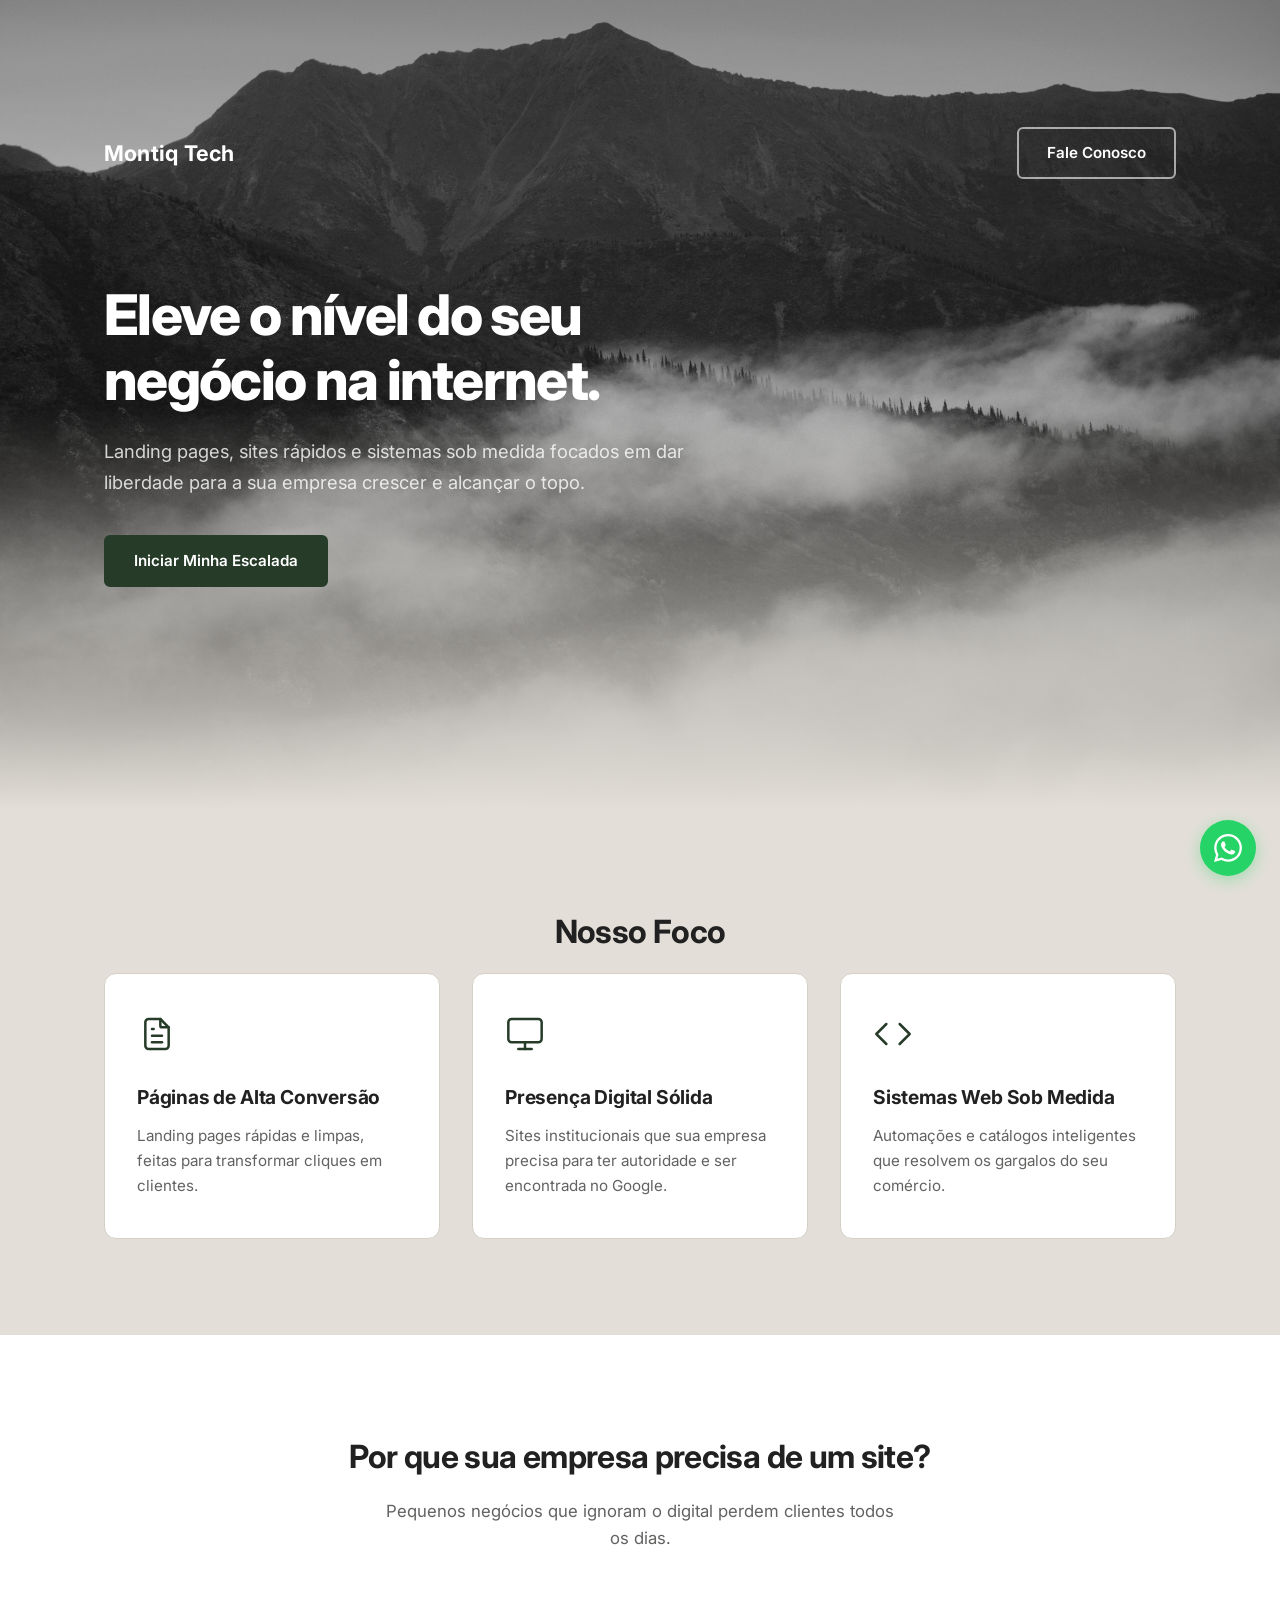
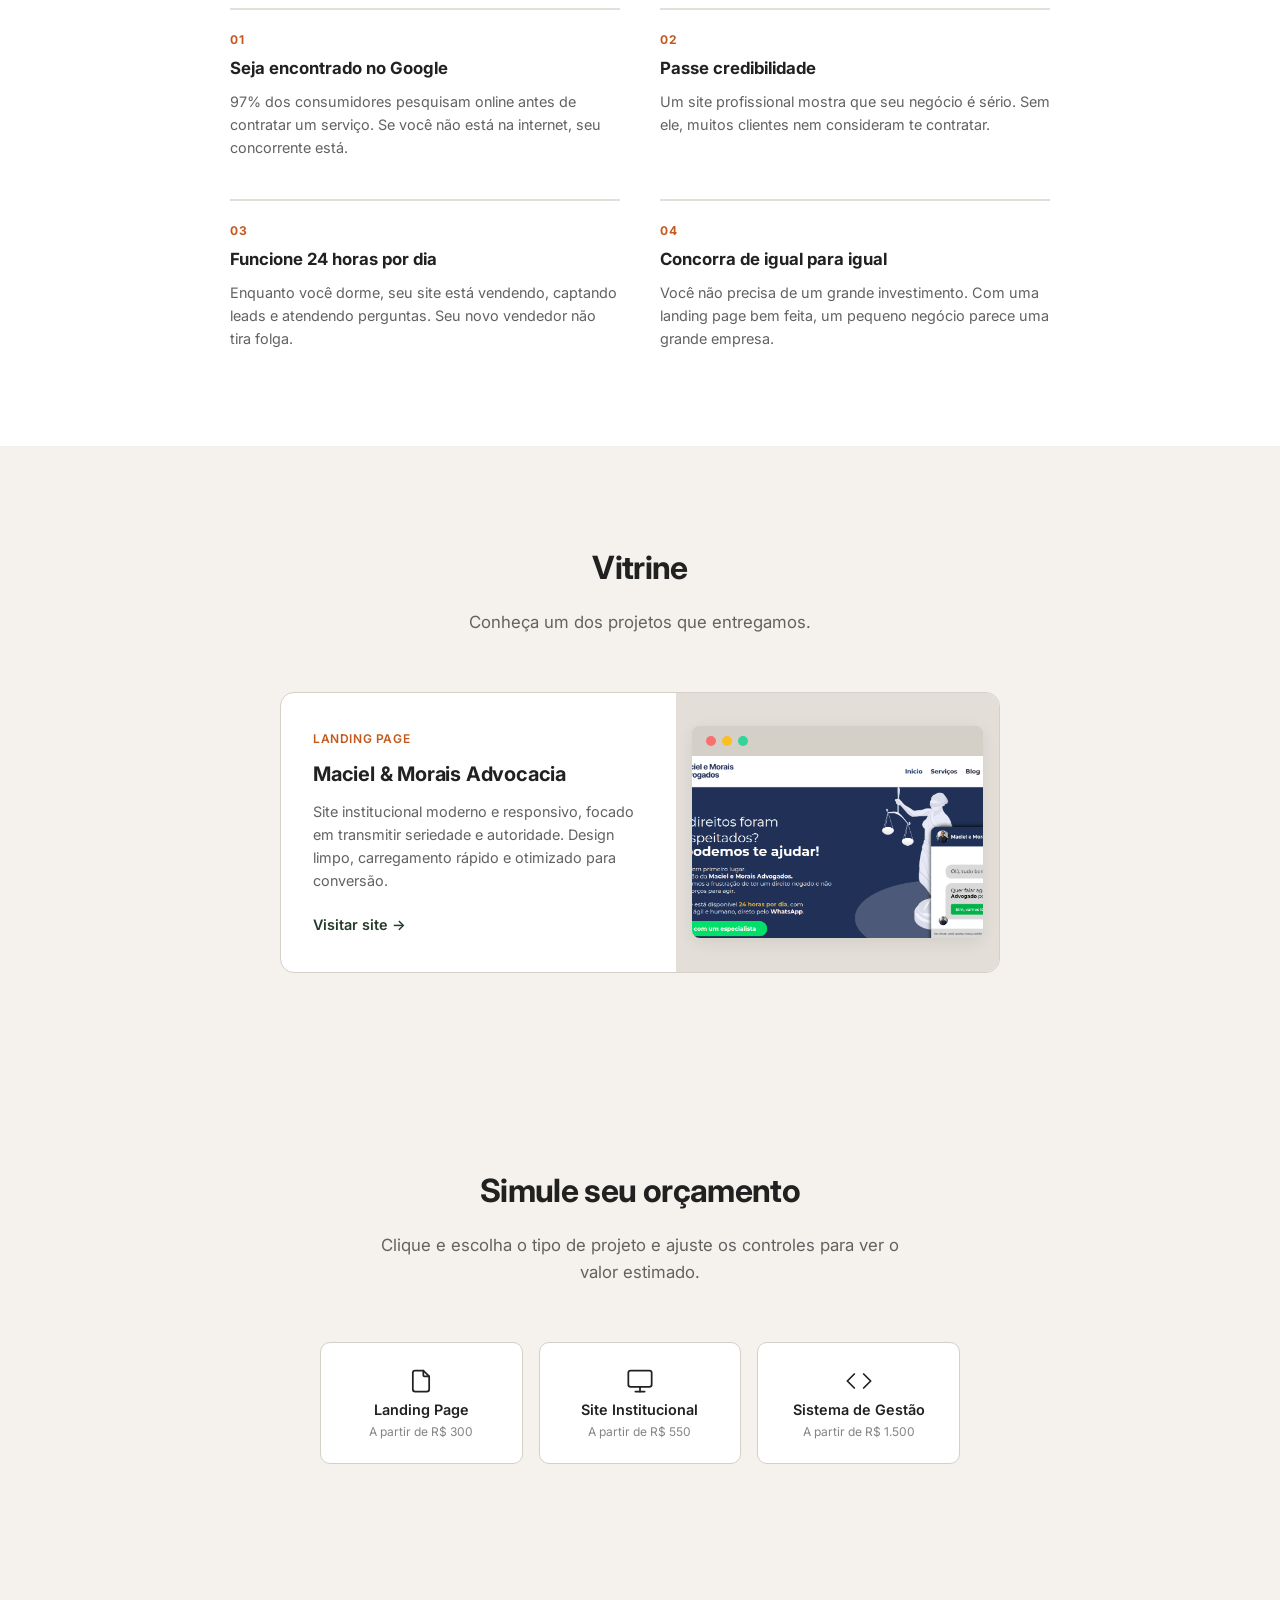
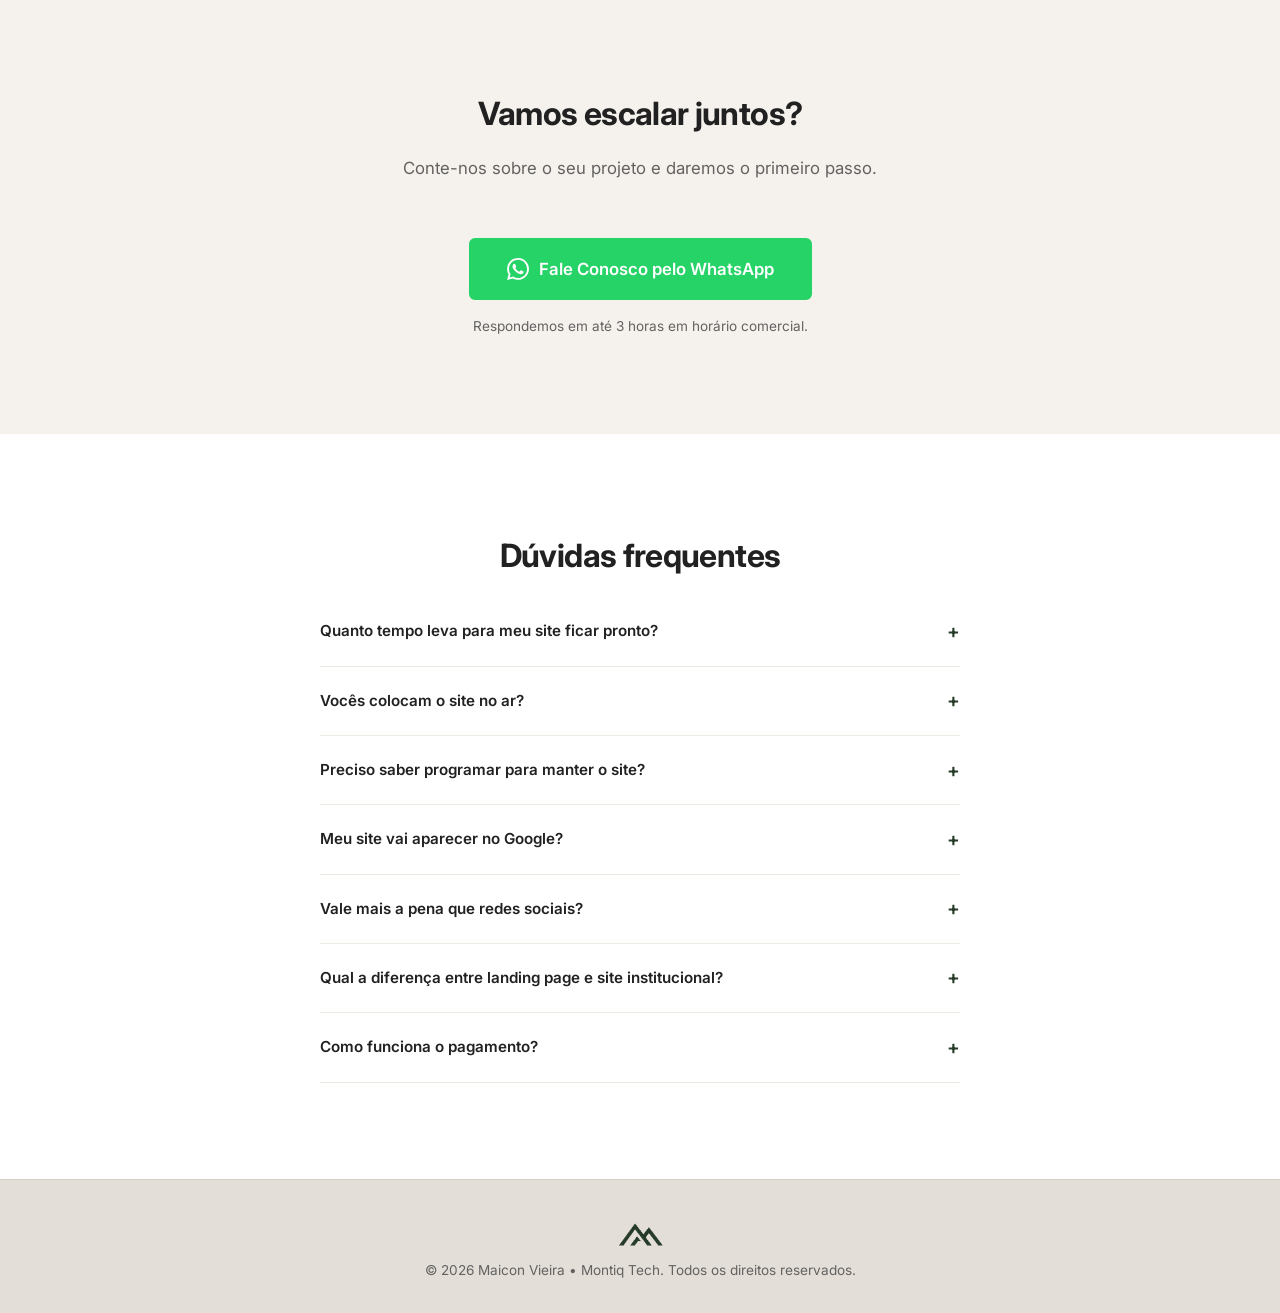
==== index.html @ 816bef31 "google ads" ====
<!DOCTYPE html>
<html lang="pt-BR">
<head>
  <meta charset="UTF-8" />
  <meta name="viewport" content="width=device-width, initial-scale=1.0" />
  <title>Montiq Tech — Sites e Sistemas Sob Medida</title>
  <meta name="description" content="Criamos landing pages minimalistas, sites rápidos e sistemas sob medida para sua empresa crescer." />
  <meta property="og:title" content="Montiq Tech — Sites e Sistemas Sob Medida" />
  <meta property="og:description" content="Landing pages, sites rápidos e sistemas sob medida para sua empresa crescer. Simule seu orçamento agora." />
  <meta property="og:url" content="https://montiq.tech" />
  <meta property="og:type" content="website" />
  <meta property="og:image" content="https://montiq.tech/src/media/og-image.png" />
  <meta property="og:image:width" content="1200" />
  <meta property="og:image:height" content="630" />
  <meta name="twitter:card" content="summary_large_image" />
  <link rel="preconnect" href="https://fonts.googleapis.com" />
  <link rel="shortcut icon" href="src/media/icon.ico" type="image/x-icon">
  <link rel="preconnect" href="https://fonts.gstatic.com" crossorigin />
  <link href="https://fonts.googleapis.com/css2?family=Inter:wght@400;500;600;700;800&display=swap" rel="stylesheet" />
  <link rel="stylesheet" href="styles.css" />
  <!-- Google tag (gtag.js) -->
  <script async src="https://www.googletagmanager.com/gtag/js?id=G-8P91CJ4GYY"></script>
  <script>
    window.dataLayer = window.dataLayer || [];
    function gtag(){dataLayer.push(arguments);}
    gtag('js', new Date());
    gtag('config', 'G-8P91CJ4GYY');
  </script>
  <script defer>
    const observer = new IntersectionObserver(entries => {
      entries.forEach(e => { if (e.isIntersecting) e.target.classList.add('visible') })
    }, { threshold: 0.15 })
    document.addEventListener('DOMContentLoaded', () => {
      document.querySelectorAll('.fade-up').forEach(el => observer.observe(el))
    })
  </script>
</head>
<body>

  <!-- WHATSAPP FLOATING -->
  <a href="https://wa.me/5543996045936?text=Ol%C3%A1!%20Gostaria%20de%20saber%20mais%20sobre%20os%20servi%C3%A7os%20da%20Montiq%20Tech." target="_blank" class="whatsapp-float" aria-label="Fale conosco pelo WhatsApp">
    <svg width="28" height="28" viewBox="0 0 24 24" fill="#fff"><path d="M17.472 14.382c-.297-.149-1.758-.867-2.03-.967-.273-.099-.471-.148-.67.15-.197.297-.767.966-.94 1.164-.173.199-.347.223-.644.075-.297-.15-1.255-.463-2.39-1.475-.883-.788-1.48-1.761-1.653-2.059-.173-.297-.018-.458.13-.606.134-.133.298-.347.446-.52.149-.174.198-.298.298-.497.099-.198.05-.371-.025-.52-.075-.149-.669-1.612-.916-2.207-.242-.579-.487-.5-.669-.51-.173-.008-.371-.01-.57-.01-.198 0-.52.074-.792.372-.272.297-1.04 1.016-1.04 2.479 0 1.462 1.065 2.875 1.213 3.074.149.198 2.096 3.2 5.077 4.487.709.306 1.262.489 1.694.625.712.227 1.36.195 1.871.118.571-.085 1.758-.719 2.006-1.413.248-.694.248-1.289.173-1.413-.074-.124-.272-.198-.57-.347m-5.421 7.403h-.004a9.87 9.87 0 01-5.031-1.378l-.361-.214-3.741.982.998-3.648-.235-.374a9.86 9.86 0 01-1.51-5.26c.001-5.45 4.436-9.884 9.888-9.884 2.64 0 5.122 1.03 6.988 2.898a9.825 9.825 0 012.893 6.994c-.003 5.45-4.437 9.884-9.885 9.884m8.413-18.297A11.815 11.815 0 0012.05 0C5.495 0 .16 5.335.157 11.892c0 2.096.547 4.142 1.588 5.945L.057 24l6.305-1.654a11.882 11.882 0 005.683 1.448h.005c6.554 0 11.89-5.335 11.893-11.893a11.821 11.821 0 00-3.48-8.413z"/></svg>
  </a>

  <!-- HERO -->
  <section class="hero">
    <div class="hero-bg"></div>
    <div class="hero-overlay"></div>
    <div class="container hero-content">
      <nav class="navbar">
        <span class="logo">Montiq Tech</span>
        <a href="#contato" class="btn btn-outline">Fale Conosco</a>
      </nav>
      <div class="hero-text">
        <h1>Eleve o nível do seu<br />negócio na internet.</h1>
        <p>Landing pages, sites rápidos e sistemas sob medida focados em dar liberdade para a sua empresa crescer e alcançar o topo.</p>
        <a href="#contato" class="btn btn-primary">Iniciar Minha Escalada</a>
      </div>
    </div>
  </section>

  <!-- SERVICOS -->
  <section class="servicos" id="servicos">
    <div class="container">
      <h2 class="section-title fade-up">Nosso Foco</h2>
      <div class="cards">
        <div class="card fade-up">
          <div class="card-icon">
            <svg width="40" height="40" viewBox="0 0 24 24" fill="none" stroke="currentColor" stroke-width="1.5" stroke-linecap="round" stroke-linejoin="round">
              <path d="M14 3v4a1 1 0 0 0 1 1h4"/>
              <path d="M17 21H7a2 2 0 0 1-2-2V5a2 2 0 0 1 2-2h7l5 5v11a2 2 0 0 1-2 2z"/>
              <path d="M9 9h1"/>
              <path d="M9 13h6"/>
              <path d="M9 17h6"/>
            </svg>
          </div>
          <h3>Páginas de Alta Conversão</h3>
          <p>Landing pages rápidas e limpas, feitas para transformar cliques em clientes.</p>
        </div>
        <div class="card fade-up">
          <div class="card-icon">
            <svg width="40" height="40" viewBox="0 0 24 24" fill="none" stroke="currentColor" stroke-width="1.5" stroke-linecap="round" stroke-linejoin="round">
              <rect x="2" y="3" width="20" height="14" rx="2" ry="2"/>
              <line x1="8" y1="21" x2="16" y2="21"/>
              <line x1="12" y1="17" x2="12" y2="21"/>
            </svg>
          </div>
          <h3>Presença Digital Sólida</h3>
          <p>Sites institucionais que sua empresa precisa para ter autoridade e ser encontrada no Google.</p>
        </div>
        <div class="card fade-up">
          <div class="card-icon">
            <svg width="40" height="40" viewBox="0 0 24 24" fill="none" stroke="currentColor" stroke-width="1.5" stroke-linecap="round" stroke-linejoin="round">
              <polyline points="16 18 22 12 16 6"/>
              <polyline points="8 6 2 12 8 18"/>
            </svg>
          </div>
          <h3>Sistemas Web Sob Medida</h3>
          <p>Automações e catálogos inteligentes que resolvem os gargalos do seu comércio.</p>
        </div>
      </div>
    </div>
  </section>

  <!-- POR QUE TER UM SITE -->
  <section class="porque">
    <div class="container">
      <h2 class="section-title fade-up">Por que sua empresa precisa de um site?</h2>
      <p class="section-sub fade-up">Pequenos negócios que ignoram o digital perdem clientes todos os dias.</p>
      <div class="porque-grid">
        <div class="porque-item fade-up">
          <span class="porque-num">01</span>
          <h3>Seja encontrado no Google</h3>
          <p>97% dos consumidores pesquisam online antes de contratar um serviço. Se você não está na internet, seu concorrente está.</p>
        </div>
        <div class="porque-item fade-up">
          <span class="porque-num">02</span>
          <h3>Passe credibilidade</h3>
          <p>Um site profissional mostra que seu negócio é sério. Sem ele, muitos clientes nem consideram te contratar.</p>
        </div>
        <div class="porque-item fade-up">
          <span class="porque-num">03</span>
          <h3>Funcione 24 horas por dia</h3>
          <p>Enquanto você dorme, seu site está vendendo, captando leads e atendendo perguntas. Seu novo vendedor não tira folga.</p>
        </div>
        <div class="porque-item fade-up">
          <span class="porque-num">04</span>
          <h3>Concorra de igual para igual</h3>
          <p>Você não precisa de um grande investimento. Com uma landing page bem feita, um pequeno negócio parece uma grande empresa.</p>
        </div>
      </div>
    </div>
  </section>

  <!-- PORTFOLIO -->
  <section class="portfolio" id="portfolio">
    <div class="container">
      <h2 class="section-title fade-up">Vitrine</h2>
      <p class="section-sub fade-up">Conheça um dos projetos que entregamos.</p>
      <div class="portfolio-single fade-up">
        <div class="portfolio-featured">
          <div class="pf-content">
            <span class="pf-tag">Landing Page</span>
            <h3>Maciel & Morais Advocacia</h3>
            <p>Site institucional moderno e responsivo, focado em transmitir seriedade e autoridade. Design limpo, carregamento rápido e otimizado para conversão.</p>
            <a href="https://macielemoraisadvogados.com.br/" class="pf-link" target="_blank">Visitar site →</a>
          </div>
          <div class="pf-image">
            <div class="browser-mockup">
              <div class="browser-bar">
                <span class="browser-dot"></span>
                <span class="browser-dot"></span>
                <span class="browser-dot"></span>
              </div>
              <div class="browser-content" style="background-image: url('src/media/macielmorais.png');"></div>
            </div>
          </div>
        </div>
      </div>
    </div>
  </section>

  <!-- SIMULADOR -->
  <section class="simulador" id="simulador">
    <div class="container">
      <h2 class="section-title fade-up">Simule seu orçamento</h2>
      <p class="section-sub fade-up">Clique e escolha o tipo de projeto e ajuste os controles para ver o valor estimado.</p>

      <div class="sim-tipos fade-up">
        <button class="sim-btn" data-tipo="landing">
          <svg width="28" height="28" viewBox="0 0 24 24" fill="none" stroke="currentColor" stroke-width="1.5" stroke-linecap="round" stroke-linejoin="round"><path d="M14 3v4a1 1 0 0 0 1 1h4"/><path d="M17 21H7a2 2 0 0 1-2-2V5a2 2 0 0 1 2-2h7l5 5v11a2 2 0 0 1-2 2z"/></svg>
          <span>Landing Page</span>
          <small>A partir de R$ 300</small>
        </button>
        <button class="sim-btn" data-tipo="institucional">
          <svg width="28" height="28" viewBox="0 0 24 24" fill="none" stroke="currentColor" stroke-width="1.5" stroke-linecap="round" stroke-linejoin="round"><rect x="2" y="3" width="20" height="14" rx="2" ry="2"/><line x1="8" y1="21" x2="16" y2="21"/><line x1="12" y1="17" x2="12" y2="21"/></svg>
          <span>Site Institucional</span>
          <small>A partir de R$ 550</small>
        </button>
        <button class="sim-btn" data-tipo="sistema">
          <svg width="28" height="28" viewBox="0 0 24 24" fill="none" stroke="currentColor" stroke-width="1.5" stroke-linecap="round" stroke-linejoin="round"><polyline points="16 18 22 12 16 6"/><polyline points="8 6 2 12 8 18"/></svg>
          <span>Sistema de Gestão</span>
          <small>A partir de R$ 1.500</small>
        </button>
      </div>

      <div class="sim-painel fade-up" id="sim-painel" style="display:none">
        <div class="sim-config" id="sim-config"></div>
        <div class="sim-footer">
          <div class="sim-valor" id="sim-valor"></div>
          <a class="btn btn-primary" id="sim-zap" target="_blank">Solicitar Orçamento</a>
        </div>
      </div>
    </div>
  </section>

  <!-- CONTATO -->
  <section class="contato" id="contato">
    <div class="container">
      <h2 class="section-title fade-up">Vamos escalar juntos?</h2>
      <p class="section-sub fade-up">Conte-nos sobre o seu projeto e daremos o primeiro passo.</p>
      <div class="contato-cta fade-up">
        <a href="https://wa.me/5543996045936?text=Ol%C3%A1!%20Gostaria%20de%20saber%20mais%20sobre%20os%20servi%C3%A7os%20da%20Montiq%20Tech." target="_blank" class="btn btn-primary btn-whatsapp">
          <svg width="22" height="22" viewBox="0 0 24 24" fill="currentColor"><path d="M17.472 14.382c-.297-.149-1.758-.867-2.03-.967-.273-.099-.471-.148-.67.15-.197.297-.767.966-.94 1.164-.173.199-.347.223-.644.075-.297-.15-1.255-.463-2.39-1.475-.883-.788-1.48-1.761-1.653-2.059-.173-.297-.018-.458.13-.606.134-.133.298-.347.446-.52.149-.174.198-.298.298-.497.099-.198.05-.371-.025-.52-.075-.149-.669-1.612-.916-2.207-.242-.579-.487-.5-.669-.51-.173-.008-.371-.01-.57-.01-.198 0-.52.074-.792.372-.272.297-1.04 1.016-1.04 2.479 0 1.462 1.065 2.875 1.213 3.074.149.198 2.096 3.2 5.077 4.487.709.306 1.262.489 1.694.625.712.227 1.36.195 1.871.118.571-.085 1.758-.719 2.006-1.413.248-.694.248-1.289.173-1.413-.074-.124-.272-.198-.57-.347m-5.421 7.403h-.004a9.87 9.87 0 01-5.031-1.378l-.361-.214-3.741.982.998-3.648-.235-.374a9.86 9.86 0 01-1.51-5.26c.001-5.45 4.436-9.884 9.888-9.884 2.64 0 5.122 1.03 6.988 2.898a9.825 9.825 0 012.893 6.994c-.003 5.45-4.437 9.884-9.885 9.884m8.413-18.297A11.815 11.815 0 0012.05 0C5.495 0 .16 5.335.157 11.892c0 2.096.547 4.142 1.588 5.945L.057 24l6.305-1.654a11.882 11.882 0 005.683 1.448h.005c6.554 0 11.89-5.335 11.893-11.893a11.821 11.821 0 00-3.48-8.413z"/></svg>
          Fale Conosco pelo WhatsApp
        </a>
        <p class="contato-obs">Respondemos em até 3 horas em horário comercial.</p>
      </div>
    </div>
  </section>

<!-- FAQ -->
  <section class="faq" id="faq">
    <div class="container">
      <h2 class="section-title fade-up">Dúvidas frequentes</h2>
      <div class="faq-lista fade-up">
        <details class="faq-item">
          <summary>Quanto tempo leva para meu site ficar pronto?</summary>
          <p>Landing pages ficam prontas em 5 a 14 dias. Sites institucionais de 1 a 3 semanas. Sistemas web sob medida dependem da complexidade, mas você recebe um cronograma antes de começar.</p>
        </details>
        <details class="faq-item">
          <summary>Vocês colocam o site no ar?</summary>
          <p>Sim! Nós realizamos toda a configuração e publicação do site. O cliente é responsável apenas pelos custos do domínio e da hospedagem, e prestamos todo o suporte necessário durante esse processo.</p>
        </details>        
        <details class="faq-item">
          <summary>Preciso saber programar para manter o site?</summary>
          <p>Não. Entregamos o site pronto e você pode solicitar alterações sobre avaliação de cobrança sempre que precisar. Caso queira autonomia total, ensinamos o básico ou integramos um painel simples de edição.</p>
        </details>
        <details class="faq-item">
          <summary>Meu site vai aparecer no Google?</summary>
          <p>Sim. Todos os nossos sites são otimizados para SEO desde a primeira linha de código. Isso inclui meta tags, velocidade de carregamento e estrutura limpa — fatores que o Google prioriza.</p>
        </details>
        <details class="faq-item">
          <summary>Vale mais a pena que redes sociais?</summary>
          <p>Redes sociais são aluguel — você não é dono do seu espaço. Um site é seu, não tem algoritmo contra você e passa muito mais credibilidade. O ideal é ter os dois, mas o site é a base.</p>
        </details>
        <details class="faq-item">
          <summary>Qual a diferença entre landing page e site institucional?</summary>
          <p>Landing page é uma página única focada em conversão (vender, captar lead). Site institucional tem várias páginas (home, serviços, contato, etc.) e é ideal para quem quer presença digital completa.</p>
        </details>
        <details class="faq-item">
          <summary>Como funciona o pagamento?</summary>
          <p>O valor é pago na entrega. Aceitamos PIX, transferência e cartão de crédito. Para valores acima de R$ 2.000, parcelamos em até 6x com juros a combinar.</p>
        </details>
      </div>
    </div>
  </section>

  <!-- FOOTER -->
  <footer class="footer">
    <div class="container">
      <img src="src/media/icon.png" alt="Montiq Tech" class="footer-logo" />
      <p>&copy; 2026 Maicon Vieira • Montiq Tech. Todos os direitos reservados.</p>
    </div>
  </footer>

  <script>
    const preco = { landing: 300, institucional: 550, sistema: 1500 }

    document.querySelectorAll('.sim-btn').forEach(btn => {
      btn.addEventListener('click', () => {
        document.querySelectorAll('.sim-btn').forEach(b => b.classList.remove('active'))
        btn.classList.add('active')
        montarPainel(btn.dataset.tipo)
      })
    })

    function montarPainel(tipo) {
      gtag('event', 'simulador_tipo', { tipo })
      const painel = document.getElementById('sim-painel')
      const config = document.getElementById('sim-config')
      const valor = document.getElementById('sim-valor')
    const zap = document.getElementById('sim-zap')
    zap.addEventListener('click', () => gtag('event', 'simulador_solicitar_orcamento'))
      painel.style.display = 'block'

      let html = ''
      if (tipo === 'landing') {
        html = `
          <div class="sim-linha">
            <label>Complexidade: <strong id="lp-label">Profissional</strong></label>
            <input type="range" min="300" max="700" value="550" step="10" id="lp-range"
              oninput="atualizarLanding(this.value)" class="sim-range" />
            <div class="sim-range-rotulos">
              <span>Simples</span>
              <span>Premium</span>
            </div>
          </div>
        `
        config.innerHTML = html
        atualizarLanding(480)
      } else if (tipo === 'institucional') {
        html = `
          <div class="sim-linha">
            <label>Número de páginas: <strong id="inst-label">4</strong></label>
            <input type="range" min="1" max="12" value="4" id="inst-range"
              oninput="atualizarInst(this.value)" class="sim-range" />
            <div class="sim-range-rotulos">
              <span>1 página</span>
              <span>12 páginas</span>
            </div>
          </div>
        `
        config.innerHTML = html
        atualizarInst(4)
      } else if (tipo === 'sistema') {
        html = `
          <div class="sim-linha">
            <label>Módulos adicionais</label>
            <div class="sim-checks">
              <label class="sim-check"><input type="checkbox" data-valor="300" checked onchange="atualizarSis()" /> Catálogo / Estoque <span class="sim-check-preco">+R$ 300</span></label>
              <label class="sim-check"><input type="checkbox" data-valor="400" onchange="atualizarSis()" /> Relatórios <span class="sim-check-preco">+R$ 400</span></label>
              <label class="sim-check"><input type="checkbox" data-valor="500" onchange="atualizarSis()" /> Painel Administrativo <span class="sim-check-preco">+R$ 500</span></label>
              <label class="sim-check"><input type="checkbox" data-valor="250" onchange="atualizarSis()" /> Integração com Pagamento <span class="sim-check-preco">+R$ 250</span></label>
            </div>
          </div>
        `
        config.innerHTML = html
        atualizarSis()
      }
    }

    function atualizarLanding(v) {
      gtag('event', 'simulador_ajuste', { tipo: 'landing', valor: v })
      v = parseInt(v)
      const label = document.getElementById('lp-label')
      const nome = v <= 300 ? 'Simples' : v <= 450 ? 'Padrão' : 'Premium'
      label.textContent = `${nome} (R$ ${v})`
      mostrarValor(v)
      zap.href = `https://wa.me/5543996045936?text=Ol%C3%A1!%20Quero%20um%20or%C3%A7amento%20para%20uma%20Landing%20Page%20(n%C3%ADvel%20${nome}).`
    }

    function atualizarInst(v) {
      gtag('event', 'simulador_ajuste', { tipo: 'institucional', paginas: v })
      v = parseInt(v)
      document.getElementById('inst-label').textContent = v
      const total = 550 + v * 55
      mostrarValor(total)
      zap.href = `https://wa.me/5543996045936?text=Ol%C3%A1!%20Quero%20um%20or%C3%A7amento%20para%20um%20Site%20Institucional%20(${v}%20p%C3%A1ginas).`
    }

    function atualizarSis() {
      let total = 1500
      document.querySelectorAll('.sim-checks input:checked').forEach(c => total += parseInt(c.dataset.valor))
      gtag('event', 'simulador_ajuste', { tipo: 'sistema', modulos: [...document.querySelectorAll('.sim-checks input:checked')].length, total })
      mostrarValor(total)
      const mods = [...document.querySelectorAll('.sim-checks input:checked')].map(c => c.parentElement.textContent.trim()).join(', ')
      zap.href = `https://wa.me/5543996045936?text=Ol%C3%A1!%20Quero%20um%20or%C3%A7amento%20para%20um%20Sistema%20de%20Gest%C3%A3o.`
    }

    function mostrarValor(v) {
      document.getElementById('sim-valor').innerHTML = `<span class="sim-preco">R$ ${v.toLocaleString('pt-BR')}</span>`
    }

    const zap = document.getElementById('sim-zap')
  </script>

</body>
</html>
---- styles.css ----
/* ============================================
   Montiq Tech — Minimalist Landing Page
   ============================================ */

/* --- Reset & Base --- */
*,
*::before,
*::after {
  margin: 0;
  padding: 0;
  box-sizing: border-box;
}

:root {
  --primary: #263B28;
  --dark: #212121;
  --gray: #636261;
  --light: #E3DFD8;
  --accent: #C4591F;
}

html {
  scroll-behavior: smooth;
  font-size: 16px;
}

body {
  font-family: 'Inter', -apple-system, BlinkMacSystemFont, 'Segoe UI', Roboto, sans-serif;
  color: var(--dark);
  background: var(--light);
  line-height: 1.6;
  -webkit-font-smoothing: antialiased;
}

/* --- Scroll Fade --- */
.fade-up {
  opacity: 0;
  transform: translateY(24px);
  transition: opacity 0.6s ease, transform 0.6s ease;
}

.fade-up.visible {
  opacity: 1;
  transform: translateY(0);
}

img {
  max-width: 100%;
  display: block;
}

a {
  text-decoration: none;
  color: inherit;
}

.container {
  width: 100%;
  max-width: 1120px;
  margin: 0 auto;
  padding: 0 24px;
}

/* --- Navbar --- */
.navbar {
  display: flex;
  justify-content: space-between;
  align-items: center;
  padding: 24px 0;
}

.logo {
  font-size: 1.35rem;
  font-weight: 700;
  letter-spacing: 0.01em;
  color: #fff;
}

.hero .btn-outline {
  color: #fff;
  border-color: rgba(255, 255, 255, 0.6);
}

.hero .btn-outline:hover {
  background: #fff;
  color: var(--dark);
  border-color: #fff;
}

/* --- Buttons --- */
.btn {
  display: inline-block;
  font-family: 'Inter', sans-serif;
  font-size: 0.95rem;
  font-weight: 600;
  padding: 12px 28px;
  border-radius: 6px;
  cursor: pointer;
  transition: all 0.25s ease;
  border: 2px solid transparent;
  text-align: center;
}

.btn-primary {
  background: var(--primary);
  color: #fff;
  border-color: var(--primary);
}

.btn-primary:hover {
  background: #1d2e20;
  border-color: #1d2e20;
}

.btn-outline {
  background: transparent;
  color: var(--dark);
  border-color: var(--dark);
}

.btn-outline:hover {
  background: var(--dark);
  color: #fff;
}

/* --- Hero --- */
.hero {
  position: relative;
  min-height: 90vh;
  display: flex;
  align-items: center;
  overflow: hidden;
  background: var(--dark);
}

.hero-bg {
  position: absolute;
  inset: 0;
  z-index: 0;
  background:
    url('src/media/hero-bg.jpg')
    center center / cover no-repeat;
  pointer-events: none;
}

.hero-overlay {
  position: absolute;
  inset: 0;
  z-index: 1;
  background: linear-gradient(
    to bottom,
    rgba(33, 33, 33, 0.5) 0%,
    rgba(33, 33, 33, 0.2) 50%,
    #E3DFD8 100%
  );
  pointer-events: none;
}

.hero-content {
  position: relative;
  z-index: 1;
  width: 100%;
}

.hero-text {
  max-width: 720px;
  padding: 80px 0 120px;
}

.hero-text h1 {
  font-size: 3.5rem;
  font-weight: 800;
  line-height: 1.15;
  letter-spacing: -0.03em;
  color: #fff;
  margin-bottom: 24px;
}

.hero-text p {
  font-size: 1.15rem;
  color: rgba(255, 255, 255, 0.8);
  max-width: 580px;
  margin-bottom: 36px;
  line-height: 1.7;
}

/* --- Sections --- */
section {
  padding: 96px 0;
}

.section-title {
  font-size: 2rem;
  font-weight: 700;
  letter-spacing: -0.02em;
  color: var(--dark);
  margin-bottom: 16px;
  text-align: center;
}

.section-sub {
  text-align: center;
  color: var(--gray);
  font-size: 1.05rem;
  max-width: 520px;
  margin: 0 auto 56px;
}

/* --- Services Cards --- */
.cards {
  display: grid;
  grid-template-columns: repeat(3, 1fr);
  gap: 32px;
}

.card {
  background: #fff;
  border-radius: 12px;
  padding: 40px 32px;
  transition: all 0.3s ease;
  border: 1px solid #d4d0c8;
}

.card:hover {
  transform: translateY(-4px);
  box-shadow: 0 12px 32px rgba(0, 0, 0, 0.04);
  border-color: #c9c4b9;
}

.card-icon {
  color: var(--primary);
  margin-bottom: 20px;
}

.card h3 {
  font-size: 1.2rem;
  font-weight: 700;
  color: var(--dark);
  margin-bottom: 10px;
  letter-spacing: -0.01em;
}

.card p {
  color: var(--gray);
  font-size: 0.95rem;
  line-height: 1.65;
}

/* --- Simulador de Orçamento --- */
.simulador {
  background: #f5f2ed;
}

.sim-tipos {
  display: grid;
  grid-template-columns: repeat(3, 1fr);
  gap: 16px;
  max-width: 640px;
  margin: 0 auto 32px;
}

.sim-btn {
  display: flex;
  flex-direction: column;
  align-items: center;
  gap: 6px;
  padding: 24px 16px;
  background: #fff;
  border: 1px solid #d4d0c8;
  border-radius: 10px;
  cursor: pointer;
  font-family: 'Inter', sans-serif;
  transition: all 0.25s ease;
  color: var(--dark);
}

.sim-btn:hover { border-color: var(--primary); }

.sim-btn.active {
  border-color: var(--primary);
  background: var(--primary);
  color: #fff;
}

.sim-btn span { font-size: 0.9rem; font-weight: 600; }
.sim-btn small { font-size: 0.75rem; opacity: 0.55; }
.sim-btn.active small { opacity: 0.8; }

.sim-painel {
  max-width: 520px;
  margin: 0 auto;
}

.sim-config {
  background: #fff;
  border: 1px solid #d4d0c8;
  border-radius: 12px;
  padding: 32px;
}

.sim-linha label {
  display: block;
  font-size: 0.9rem;
  font-weight: 600;
  color: var(--dark);
  margin-bottom: 14px;
}

.sim-range {
  -webkit-appearance: none;
  appearance: none;
  width: 100%;
  height: 6px;
  border-radius: 3px;
  background: #e3dfd8;
  outline: none;
  cursor: pointer;
}

.sim-range::-webkit-slider-thumb {
  -webkit-appearance: none;
  appearance: none;
  width: 20px;
  height: 20px;
  border-radius: 50%;
  background: var(--primary);
  border: 2px solid #fff;
  box-shadow: 0 1px 4px rgba(0,0,0,0.15);
  cursor: pointer;
  transition: transform 0.15s;
}

.sim-range::-webkit-slider-thumb:hover { transform: scale(1.15); }

.sim-range::-moz-range-thumb {
  width: 20px;
  height: 20px;
  border-radius: 50%;
  background: var(--primary);
  border: 2px solid #fff;
  box-shadow: 0 1px 4px rgba(0,0,0,0.15);
  cursor: pointer;
}

.sim-range-rotulos {
  display: flex;
  justify-content: space-between;
  font-size: 0.75rem;
  color: var(--gray);
  margin-top: 6px;
}

.sim-checks { margin-top: 8px; }

.sim-check {
  display: flex;
  align-items: center;
  gap: 10px;
  padding: 14px 0;
  font-size: 0.9rem;
  color: var(--dark);
  cursor: pointer;
  border-bottom: 1px solid #eeebe5;
}

.sim-check:last-child { border-bottom: none; }

.sim-check input {
  width: 18px;
  height: 18px;
  accent-color: var(--primary);
}

.sim-check-preco {
  margin-left: auto;
  color: var(--gray);
  font-size: 0.85rem;
}

.sim-footer {
  display: flex;
  align-items: center;
  justify-content: space-between;
  gap: 20px;
  margin-top: 24px;
}

.sim-valor { flex-shrink: 0; }

.sim-preco {
  font-size: 1.8rem;
  font-weight: 800;
  color: var(--primary);
  white-space: nowrap;
}

.sim-footer .btn {
  flex-shrink: 0;
}

/* --- Por que ter um site --- */
.porque {
  background: #fff;
}

.porque-grid {
  display: grid;
  grid-template-columns: 1fr 1fr;
  gap: 40px;
  max-width: 820px;
  margin: 0 auto;
}

.porque-item {
  border-top: 2px solid #e3dfd8;
  padding-top: 20px;
}

.porque-num {
  font-size: 0.75rem;
  font-weight: 700;
  letter-spacing: 0.08em;
  color: var(--accent);
  display: block;
  margin-bottom: 6px;
}

.porque-item h3 {
  font-size: 1.05rem;
  font-weight: 700;
  color: var(--dark);
  margin-bottom: 8px;
}

.porque-item p {
  font-size: 0.9rem;
  color: var(--gray);
  line-height: 1.6;
}

/* --- FAQ --- */
.faq {
  background: #fff;
}

.faq-lista {
  max-width: 640px;
  margin: 0 auto;
}

.faq-item {
  border-bottom: 1px solid #eeebe5;
  padding: 6px 0;
}

.faq-item summary {
  list-style: none;
  display: flex;
  justify-content: space-between;
  align-items: center;
  padding: 16px 0;
  font-size: 0.95rem;
  font-weight: 600;
  color: var(--dark);
  cursor: pointer;
  transition: color 0.2s;
}

.faq-item summary::-webkit-details-marker { display: none; }

.faq-item summary::after {
  content: '+';
  font-size: 1.2rem;
  color: var(--primary);
  transition: transform 0.25s ease;
  line-height: 1;
}

.faq-item[open] summary::after {
  transform: rotate(45deg);
}

.faq-item[open] summary {
  color: var(--primary);
}

.faq-item p {
  padding: 0 0 20px;
  font-size: 0.9rem;
  color: var(--gray);
  line-height: 1.65;
}

/* --- Portfolio --- */
.portfolio {
  background: #f5f2ed;
}

.portfolio-single {
  max-width: 720px;
  margin: 0 auto;
}

.portfolio-featured {
  display: flex;
  align-items: stretch;
  background: #fff;
  border: 1px solid #d4d0c8;
  border-radius: 14px;
  overflow: hidden;
  transition: all 0.3s ease;
}

.portfolio-featured:hover {
  border-color: #c9c4b9;
  box-shadow: 0 8px 28px rgba(0, 0, 0, 0.04);
}

.pf-content {
  flex: 1;
  padding: 36px 32px;
  display: flex;
  flex-direction: column;
  justify-content: center;
}

.pf-tag {
  display: inline-block;
  font-size: 0.75rem;
  font-weight: 600;
  letter-spacing: 0.05em;
  text-transform: uppercase;
  color: var(--accent);
  margin-bottom: 10px;
}

.pf-content h3 {
  font-size: 1.25rem;
  font-weight: 700;
  color: var(--dark);
  margin-bottom: 10px;
  letter-spacing: -0.01em;
}

.pf-content p {
  font-size: 0.9rem;
  color: var(--gray);
  line-height: 1.6;
  margin-bottom: 20px;
}

.pf-link {
  font-size: 0.9rem;
  font-weight: 600;
  color: var(--primary);
  transition: color 0.2s;
}

.pf-link:hover {
  color: var(--accent);
}

.pf-image {
  width: 45%;
  display: flex;
  align-items: center;
  padding: 16px;
  background: var(--light);
}

.browser-mockup {
  width: 100%;
  border-radius: 8px;
  overflow: hidden;
  box-shadow: 0 4px 16px rgba(0, 0, 0, 0.08);
  background: #d4d0c8;
}

.browser-bar {
  display: flex;
  align-items: center;
  gap: 6px;
  padding: 10px 14px;
  background: #d4d0c8;
}

.browser-dot {
  width: 10px;
  height: 10px;
  border-radius: 50%;
  background: #c9c4b9;
}

.browser-dot:nth-child(1) { background: #f87171; }
.browser-dot:nth-child(2) { background: #fbbf24; }
.browser-dot:nth-child(3) { background: #34d399; }

.browser-content {
  aspect-ratio: 16 / 10;
  background-size: cover;
  background-position: top center;
  background-repeat: no-repeat;
}

/* --- Contato CTA --- */
.contato {
  background: #f5f2ed;
}

.contato-cta {
  text-align: center;
}

.btn-whatsapp {
  display: inline-flex;
  align-items: center;
  gap: 10px;
  background: #25D366;
  border-color: #25D366;
  font-size: 1.05rem;
  padding: 16px 36px;
}

.btn-whatsapp:hover {
  background: #1da851;
  border-color: #1da851;
}

.contato-obs {
  margin-top: 16px;
  color: var(--gray);
  font-size: 0.85rem;
}

/* --- WhatsApp Floating --- */
.whatsapp-float {
  position: fixed;
  bottom: 24px;
  right: 24px;
  z-index: 999;
  width: 56px;
  height: 56px;
  border-radius: 50%;
  background: #25D366;
  display: flex;
  align-items: center;
  justify-content: center;
  box-shadow: 0 4px 16px rgba(37, 211, 102, 0.35);
  transition: all 0.25s ease;
}

.whatsapp-float:hover {
  transform: scale(1.08);
  box-shadow: 0 6px 24px rgba(37, 211, 102, 0.45);
}

/* --- Footer --- */
.footer {
  padding: 40px 0 32px;
  border-top: 1px solid #d4d0c8;
  text-align: center;
  font-size: 0.85rem;
  color: var(--gray);
}

.footer-logo {
  height: 28px;
  width: auto;
  margin: 0 auto 12px;
}

/* --- Responsive --- */
@media (max-width: 768px) {
  .hero-text h1 {
    font-size: 2.2rem;
  }

  .hero-text p {
    font-size: 1rem;
  }

  .hero-text {
    padding: 40px 0 80px;
  }

  .cards {
    grid-template-columns: 1fr;
  }

  .sim-tipos {
    grid-template-columns: 1fr;
  }

  .sim-footer {
    flex-direction: column;
    text-align: center;
  }

  .sim-config {
    padding: 24px;
  }

  .porque-grid {
    grid-template-columns: 1fr;
    gap: 32px;
  }

  .portfolio-featured {
    flex-direction: column;
  }

  .pf-image {
    width: 100%;
    min-height: 180px;
    order: -1;
  }

  section {
    padding: 64px 0;
  }
}
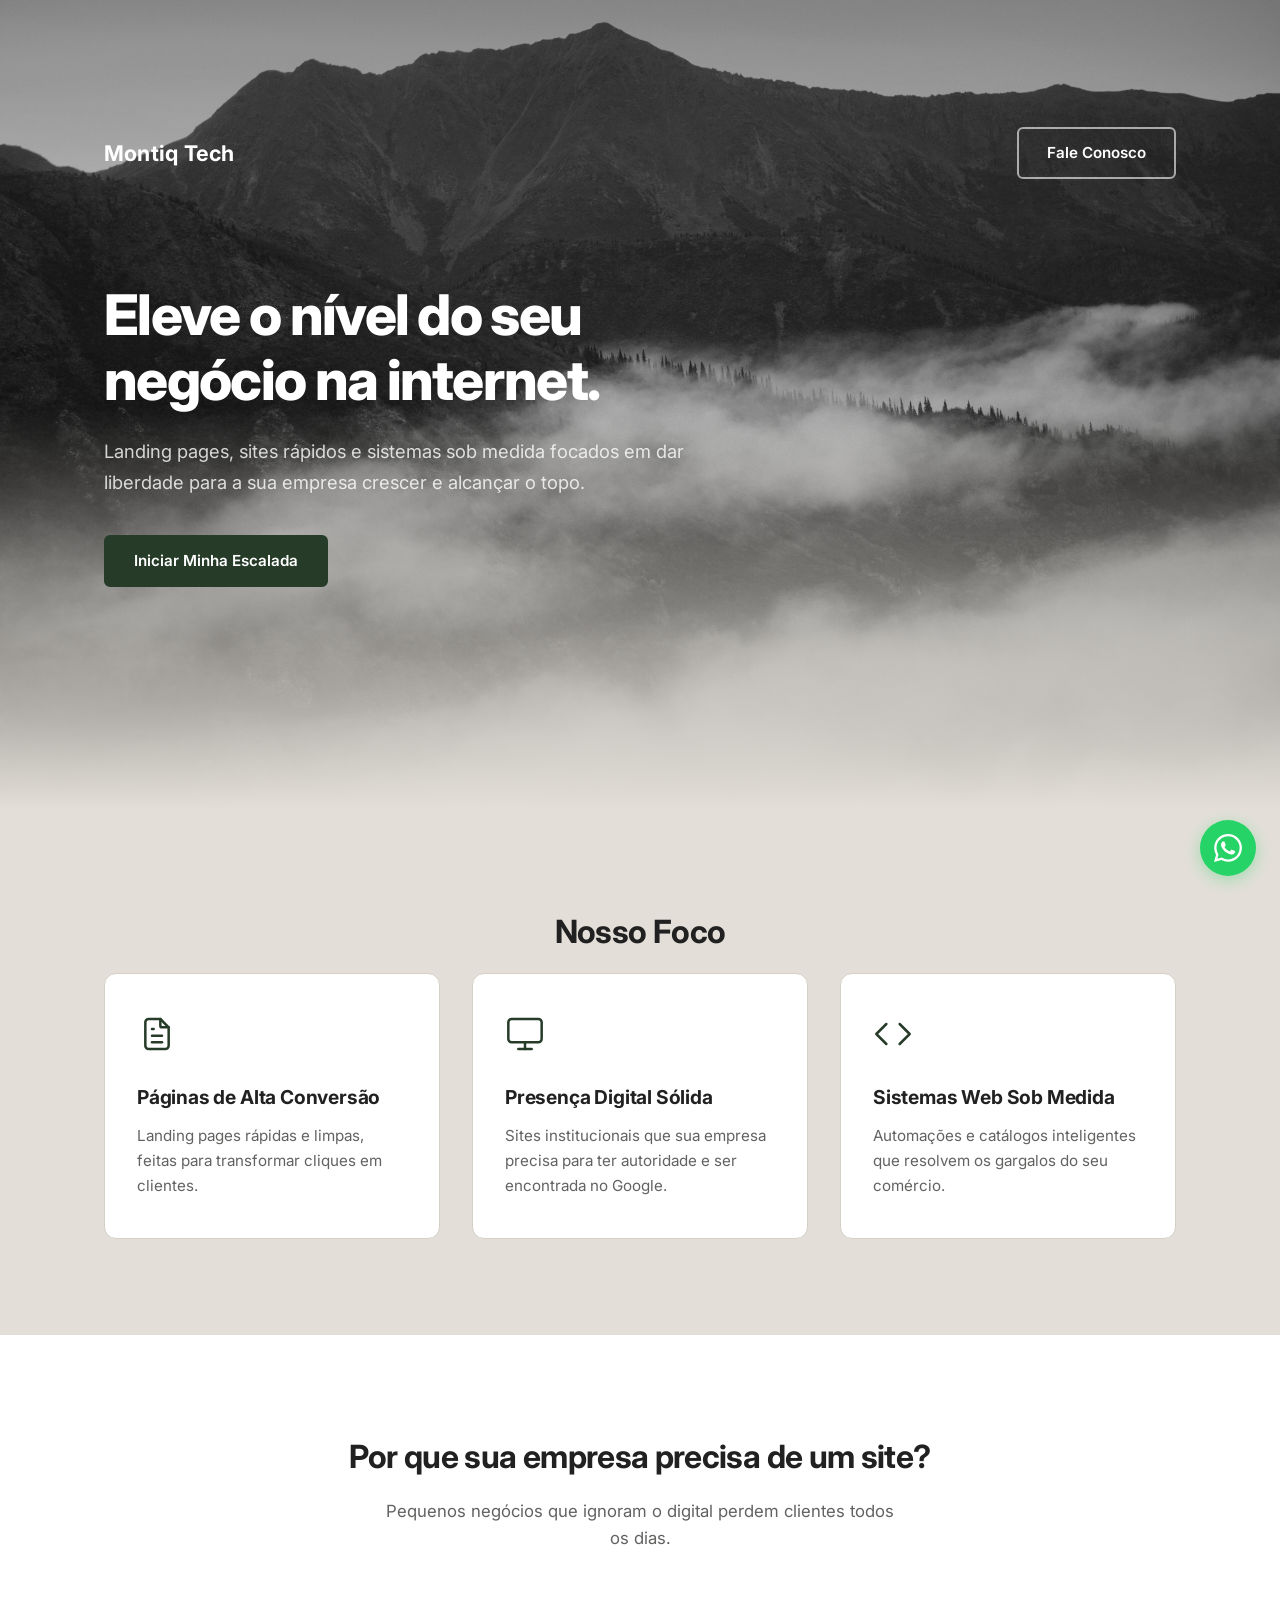
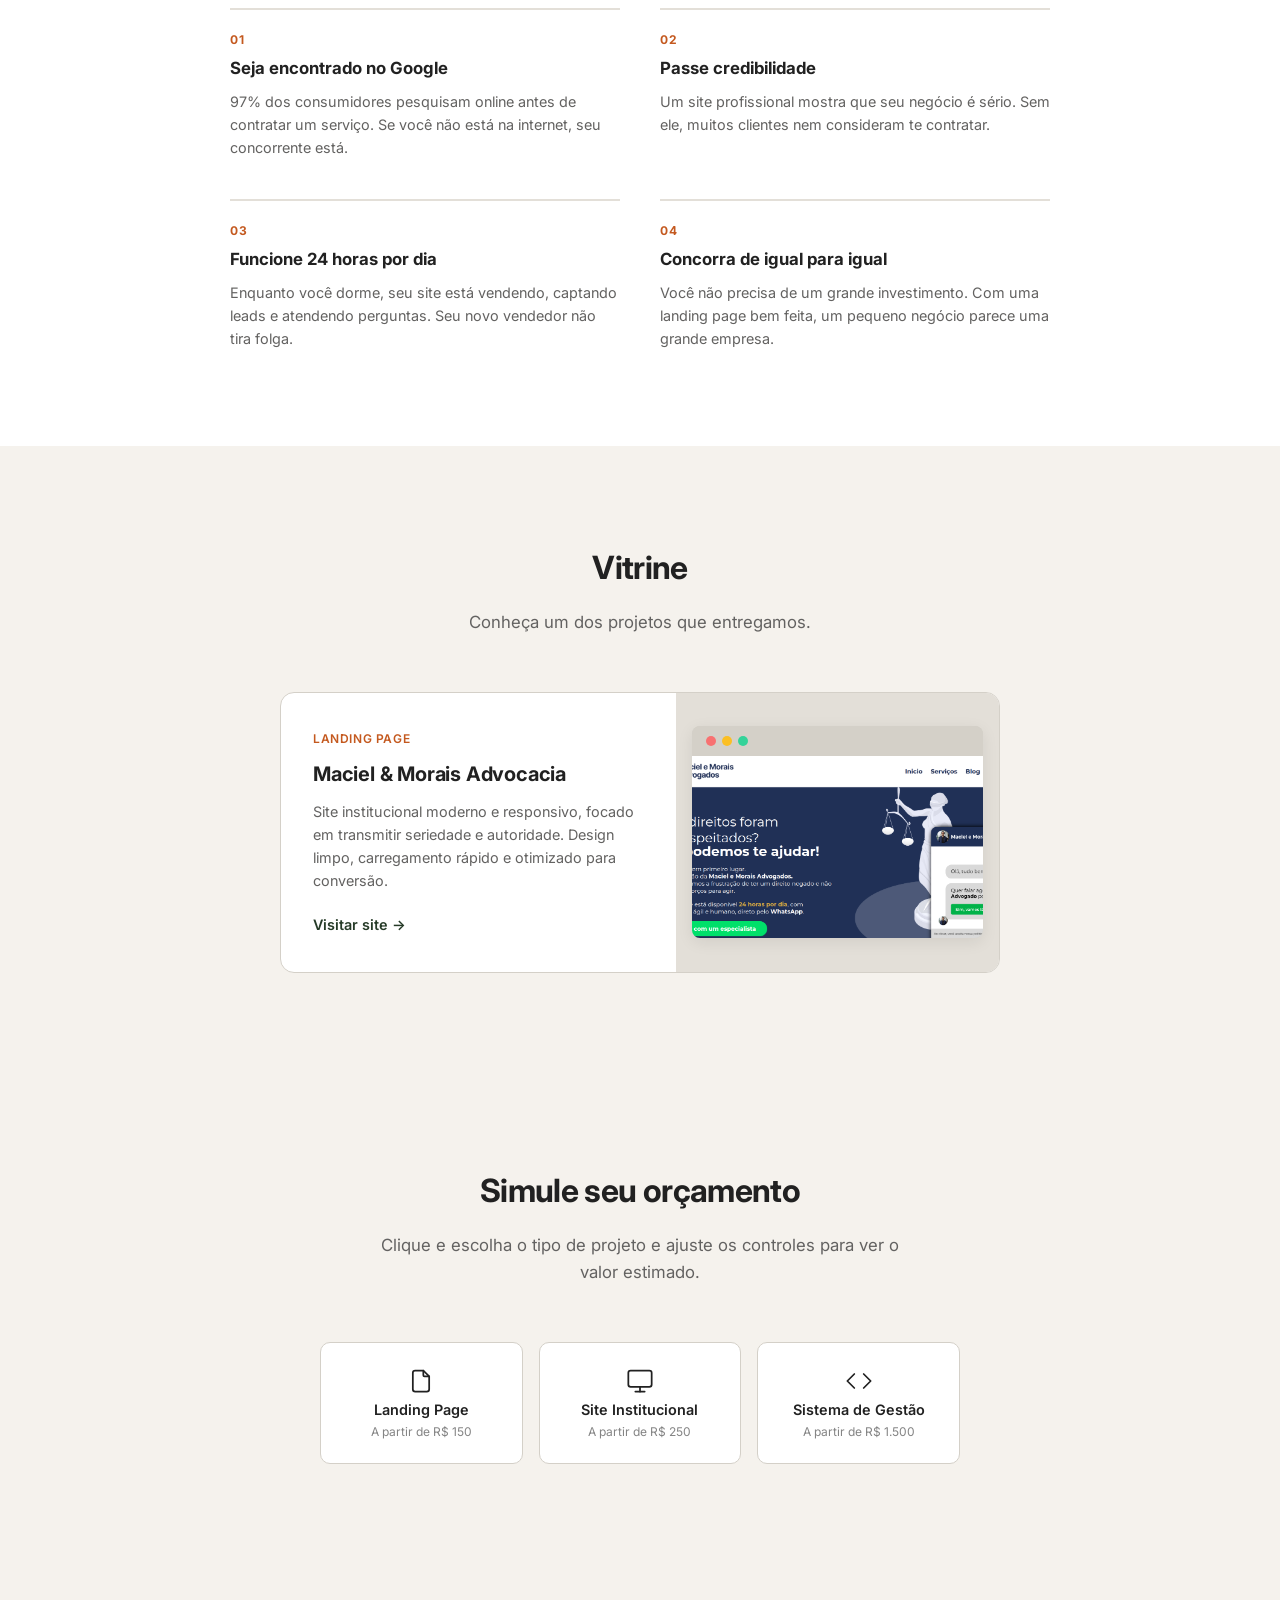
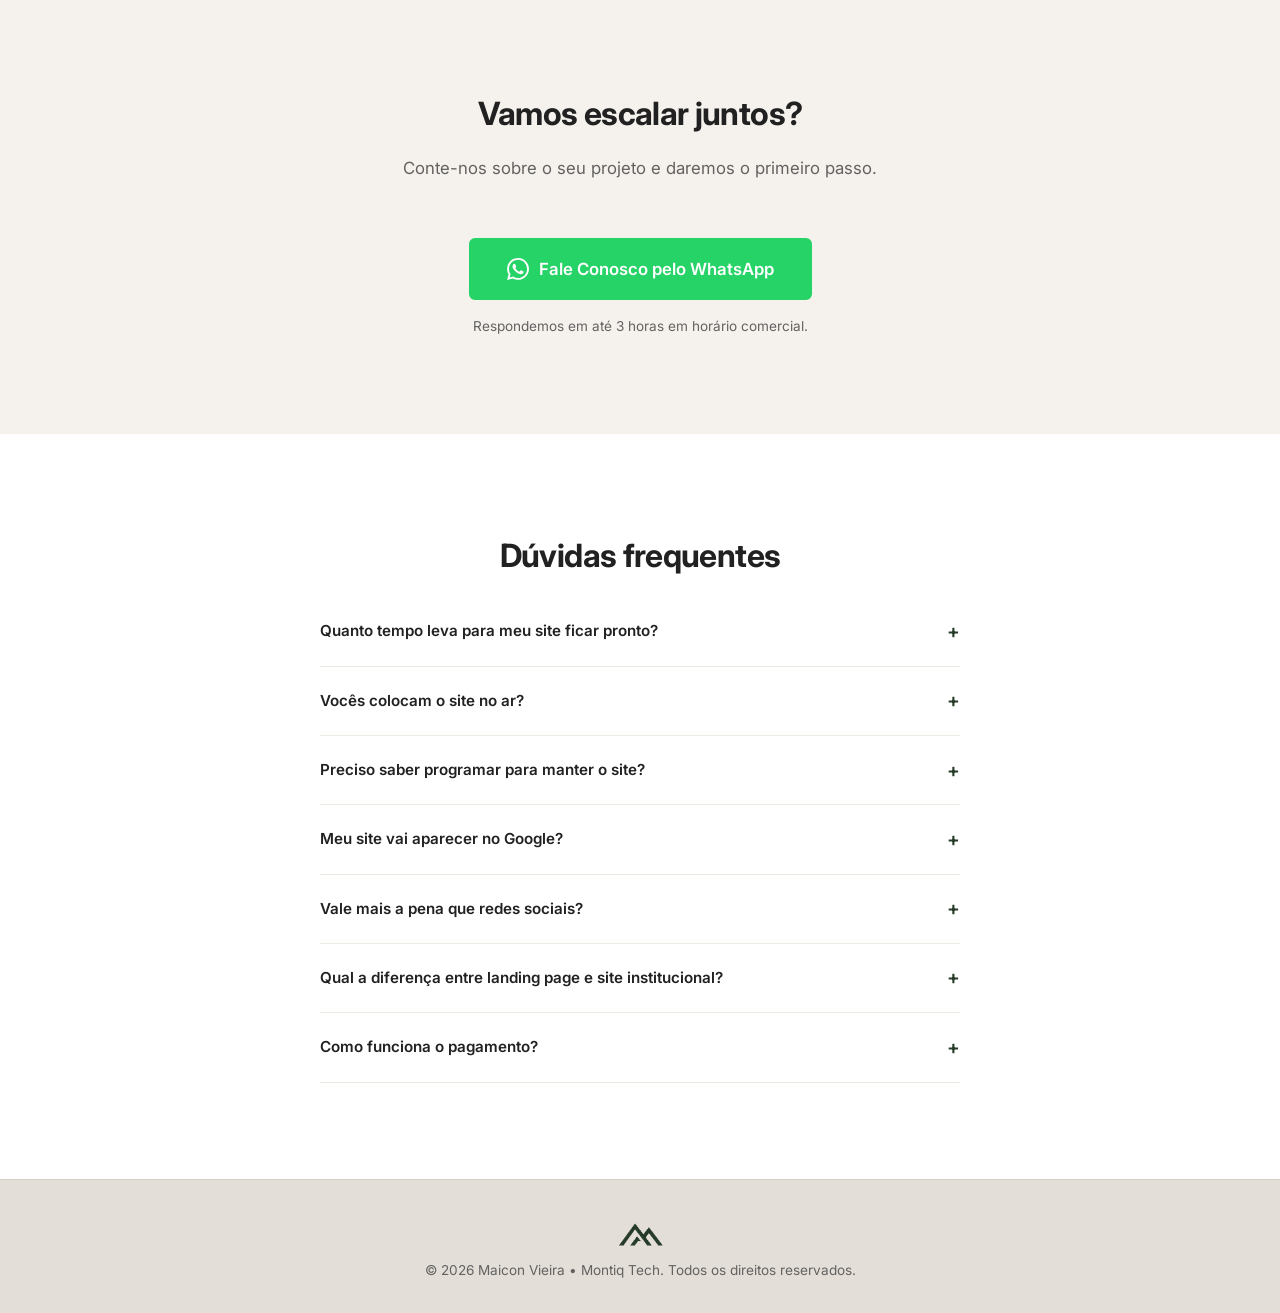
==== commit e0b81025: "valores iniciais" ====
--- a/index.html
+++ b/index.html
@@ -170,12 +170,12 @@
         <button class="sim-btn" data-tipo="landing">
           <svg width="28" height="28" viewBox="0 0 24 24" fill="none" stroke="currentColor" stroke-width="1.5" stroke-linecap="round" stroke-linejoin="round"><path d="M14 3v4a1 1 0 0 0 1 1h4"/><path d="M17 21H7a2 2 0 0 1-2-2V5a2 2 0 0 1 2-2h7l5 5v11a2 2 0 0 1-2 2z"/></svg>
           <span>Landing Page</span>
-          <small>A partir de R$ 300</small>
+          <small>A partir de R$ 150</small>
         </button>
         <button class="sim-btn" data-tipo="institucional">
           <svg width="28" height="28" viewBox="0 0 24 24" fill="none" stroke="currentColor" stroke-width="1.5" stroke-linecap="round" stroke-linejoin="round"><rect x="2" y="3" width="20" height="14" rx="2" ry="2"/><line x1="8" y1="21" x2="16" y2="21"/><line x1="12" y1="17" x2="12" y2="21"/></svg>
           <span>Site Institucional</span>
-          <small>A partir de R$ 550</small>
+          <small>A partir de R$ 250</small>
         </button>
         <button class="sim-btn" data-tipo="sistema">
           <svg width="28" height="28" viewBox="0 0 24 24" fill="none" stroke="currentColor" stroke-width="1.5" stroke-linecap="round" stroke-linejoin="round"><polyline points="16 18 22 12 16 6"/><polyline points="8 6 2 12 8 18"/></svg>
@@ -255,7 +255,7 @@
   </footer>
 
   <script>
-    const preco = { landing: 300, institucional: 550, sistema: 1500 }
+    const preco = { landing: 150, institucional: 250, sistema: 1500 }
 
     document.querySelectorAll('.sim-btn').forEach(btn => {
       btn.addEventListener('click', () => {
@@ -279,7 +279,7 @@
         html = `
           <div class="sim-linha">
             <label>Complexidade: <strong id="lp-label">Profissional</strong></label>
-            <input type="range" min="300" max="700" value="550" step="10" id="lp-range"
+                        <input type="range" min="150" max="500" value="350" step="10" id="lp-range"
               oninput="atualizarLanding(this.value)" class="sim-range" />
             <div class="sim-range-rotulos">
               <span>Simples</span>
@@ -288,21 +288,21 @@
           </div>
         `
         config.innerHTML = html
-        atualizarLanding(480)
+        atualizarLanding(350)
       } else if (tipo === 'institucional') {
         html = `
           <div class="sim-linha">
-            <label>Número de páginas: <strong id="inst-label">4</strong></label>
-            <input type="range" min="1" max="12" value="4" id="inst-range"
+            <label>Páginas e recursos: <strong id="inst-label">Completo</strong></label>
+            <input type="range" min="250" max="760" value="500" step="10" id="inst-range"
               oninput="atualizarInst(this.value)" class="sim-range" />
             <div class="sim-range-rotulos">
-              <span>1 página</span>
-              <span>12 páginas</span>
+              <span>Básico</span>
+              <span>Completo</span>
             </div>
           </div>
         `
         config.innerHTML = html
-        atualizarInst(4)
+        atualizarInst(500)
       } else if (tipo === 'sistema') {
         html = `
           <div class="sim-linha">
@@ -324,19 +324,19 @@
       gtag('event', 'simulador_ajuste', { tipo: 'landing', valor: v })
       v = parseInt(v)
       const label = document.getElementById('lp-label')
-      const nome = v <= 300 ? 'Simples' : v <= 450 ? 'Padrão' : 'Premium'
+      const nome = v <= 250 ? 'Simples' : v <= 380 ? 'Padrão' : 'Premium'
       label.textContent = `${nome} (R$ ${v})`
       mostrarValor(v)
       zap.href = `https://wa.me/5543996045936?text=Ol%C3%A1!%20Quero%20um%20or%C3%A7amento%20para%20uma%20Landing%20Page%20(n%C3%ADvel%20${nome}).`
     }
 
     function atualizarInst(v) {
-      gtag('event', 'simulador_ajuste', { tipo: 'institucional', paginas: v })
+      gtag('event', 'simulador_ajuste', { tipo: 'institucional', valor: v })
       v = parseInt(v)
-      document.getElementById('inst-label').textContent = v
-      const total = 550 + v * 55
-      mostrarValor(total)
-      zap.href = `https://wa.me/5543996045936?text=Ol%C3%A1!%20Quero%20um%20or%C3%A7amento%20para%20um%20Site%20Institucional%20(${v}%20p%C3%A1ginas).`
+      const nome = v <= 400 ? 'Básico' : v <= 600 ? 'Intermediário' : 'Completo'
+      document.getElementById('inst-label').textContent = `${nome} (R$ ${v})`
+      mostrarValor(v)
+      zap.href = `https://wa.me/5543996045936?text=Ol%C3%A1!%20Quero%20um%20or%C3%A7amento%20para%20um%20Site%20Institucional%20(n%C3%ADvel%20${nome}).`
     }
 
     function atualizarSis() {
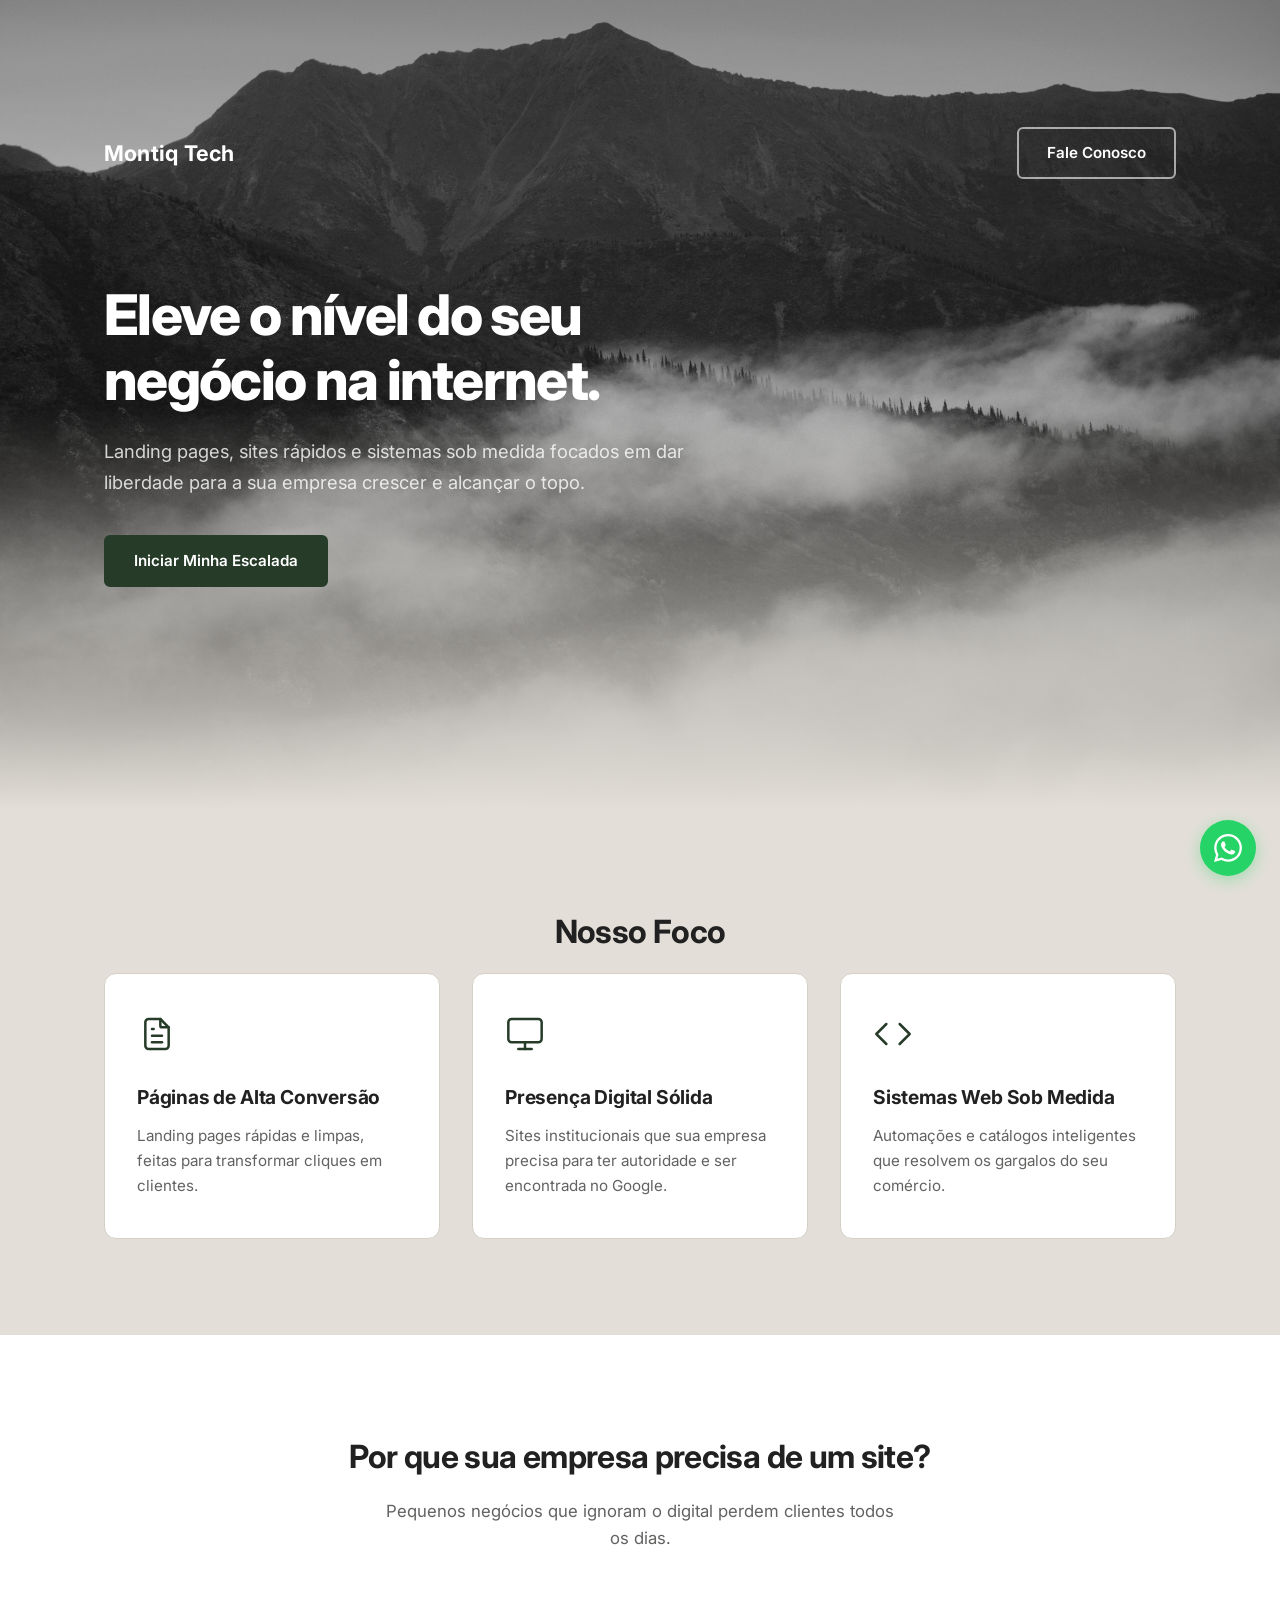
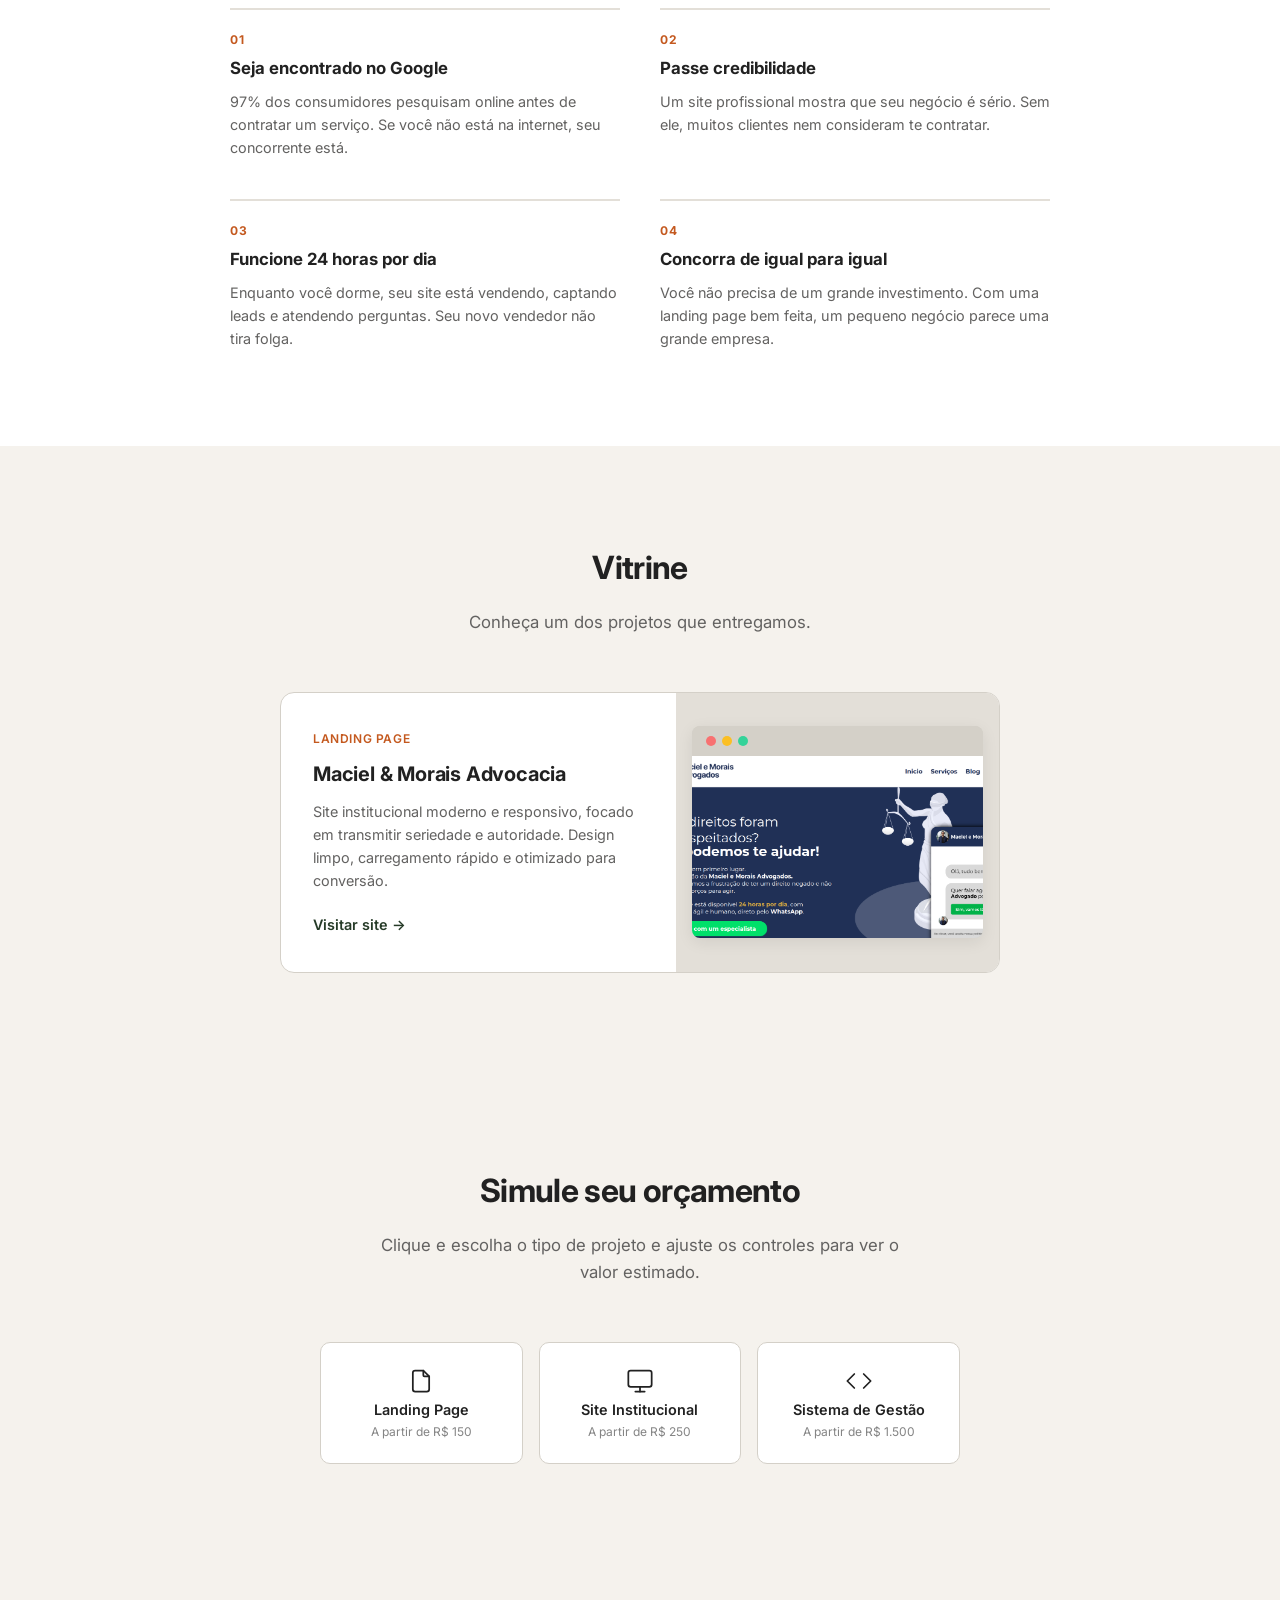
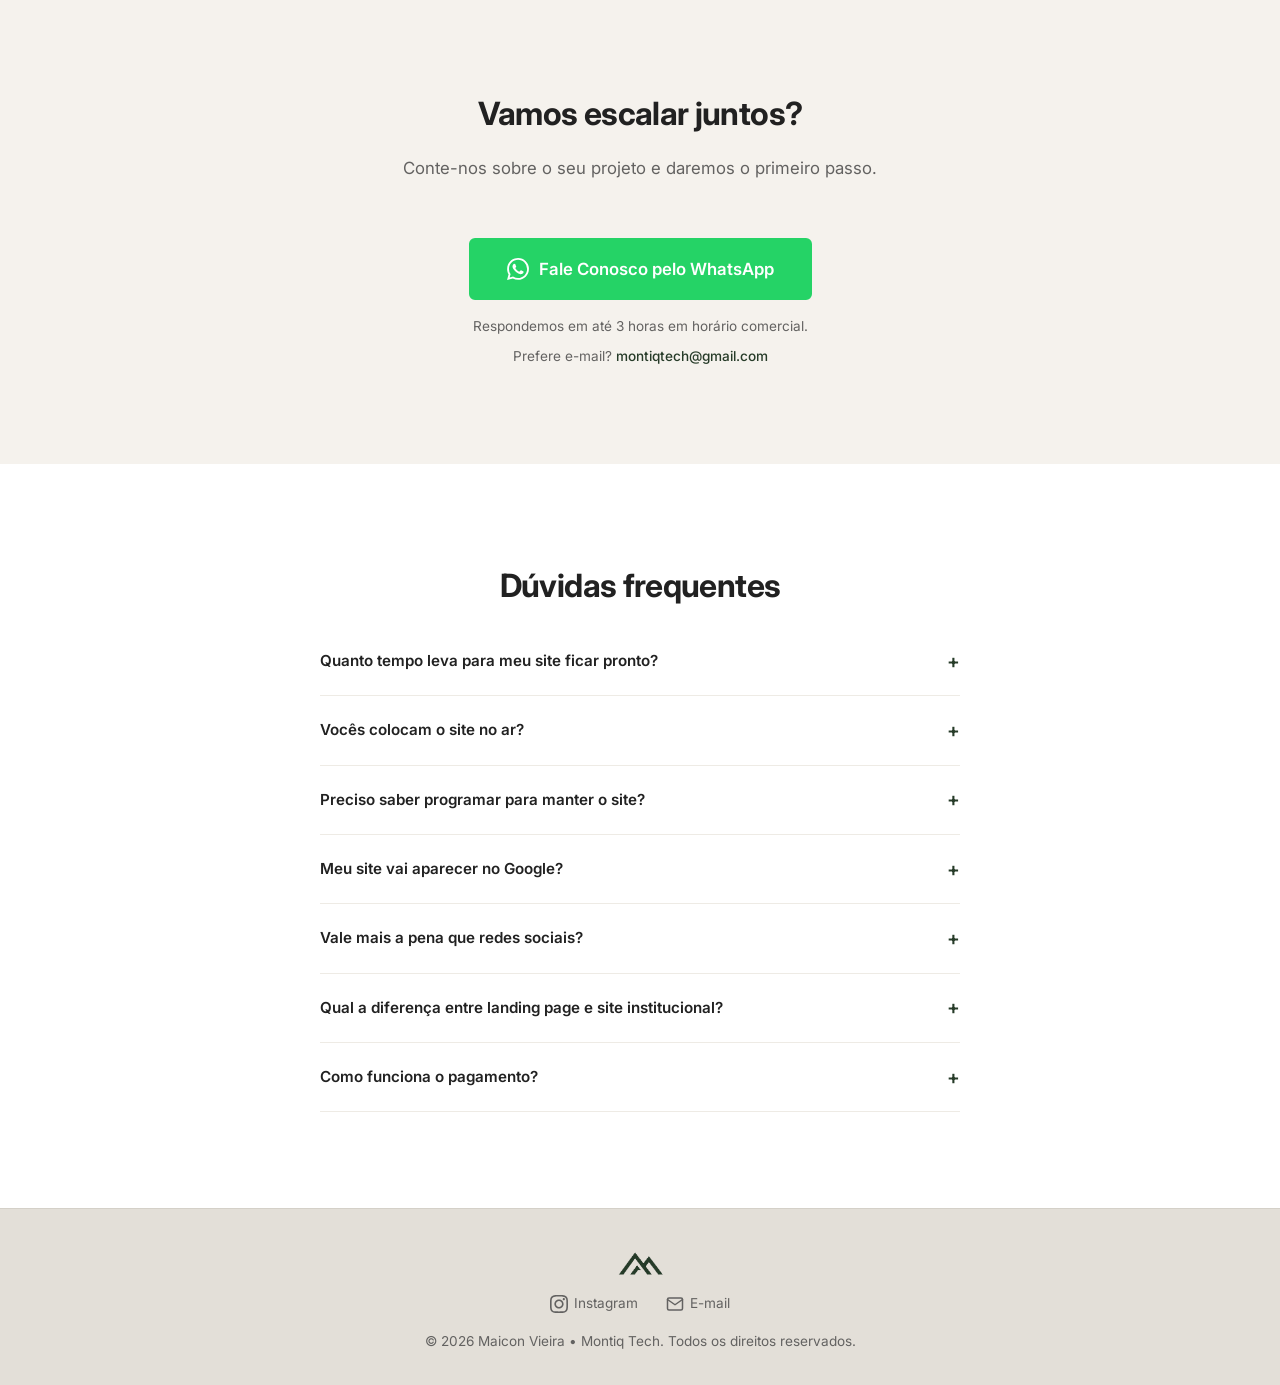
==== commit 61370820: "email" ====
--- a/index.html
+++ b/index.html
@@ -205,6 +205,7 @@
           Fale Conosco pelo WhatsApp
         </a>
         <p class="contato-obs">Respondemos em até 3 horas em horário comercial.</p>
+        <p class="contato-email">Prefere e-mail? <a href="mailto:montiqtech@gmail.com">montiqtech@gmail.com</a></p>
       </div>
     </div>
   </section>
@@ -250,6 +251,16 @@
   <footer class="footer">
     <div class="container">
       <img src="src/media/icon.png" alt="Montiq Tech" class="footer-logo" />
+      <div class="footer-links">
+        <a href="https://www.instagram.com/montiqtech" target="_blank" aria-label="Instagram">
+          <svg width="18" height="18" viewBox="0 0 24 24" fill="currentColor"><path d="M12 2.163c3.204 0 3.584.012 4.85.07 3.252.148 4.771 1.691 4.919 4.919.058 1.265.069 1.645.069 4.849 0 3.205-.012 3.584-.069 4.849-.149 3.225-1.664 4.771-4.919 4.919-1.266.058-1.644.07-4.85.07-3.204 0-3.584-.012-4.849-.07-3.26-.149-4.771-1.699-4.919-4.92-.058-1.265-.07-1.644-.07-4.849 0-3.204.013-3.583.07-4.849.149-3.227 1.664-4.771 4.919-4.919 1.266-.057 1.645-.069 4.849-.069zm0-2.163c-3.259 0-3.667.014-4.947.072-4.358.2-6.78 2.618-6.98 6.98-.059 1.281-.073 1.689-.073 4.948 0 3.259.014 3.668.072 4.948.2 4.358 2.618 6.78 6.98 6.98 1.281.058 1.689.072 4.948.072 3.259 0 3.668-.014 4.948-.072 4.354-.2 6.782-2.618 6.979-6.98.059-1.28.073-1.689.073-4.948 0-3.259-.014-3.667-.072-4.947-.196-4.354-2.617-6.78-6.979-6.98-1.281-.059-1.69-.073-4.949-.073zm0 5.838c-3.403 0-6.162 2.759-6.162 6.162s2.759 6.163 6.162 6.163 6.162-2.759 6.162-6.163c0-3.403-2.759-6.162-6.162-6.162zm0 10.162c-2.209 0-4-1.79-4-4 0-2.209 1.791-4 4-4s4 1.791 4 4c0 2.21-1.791 4-4 4zm6.406-11.845c-.796 0-1.441.645-1.441 1.44s.645 1.44 1.441 1.44c.795 0 1.439-.645 1.439-1.44s-.644-1.44-1.439-1.44z"/></svg>
+          Instagram
+        </a>
+        <a href="mailto:montiqtech@gmail.com" aria-label="E-mail">
+          <svg width="18" height="18" viewBox="0 0 24 24" fill="none" stroke="currentColor" stroke-width="2" stroke-linecap="round" stroke-linejoin="round"><path d="M4 4h16c1.1 0 2 .9 2 2v12c0 1.1-.9 2-2 2H4c-1.1 0-2-.9-2-2V6c0-1.1.9-2 2-2z"/><polyline points="22,6 12,13 2,6"/></svg>
+          E-mail
+        </a>
+      </div>
       <p>&copy; 2026 Maicon Vieira • Montiq Tech. Todos os direitos reservados.</p>
     </div>
   </footer>
--- a/styles.css
+++ b/styles.css
@@ -632,6 +632,22 @@
   font-size: 0.85rem;
 }
 
+.contato-email {
+  margin-top: 8px;
+  font-size: 0.85rem;
+  color: var(--gray);
+}
+
+.contato-email a {
+  color: var(--primary);
+  font-weight: 500;
+  transition: color 0.2s;
+}
+
+.contato-email a:hover {
+  color: var(--accent);
+}
+
 /* --- WhatsApp Floating --- */
 .whatsapp-float {
   position: fixed;
@@ -666,7 +682,27 @@
 .footer-logo {
   height: 28px;
   width: auto;
-  margin: 0 auto 12px;
+  margin: 0 auto 16px;
+}
+
+.footer-links {
+  display: flex;
+  justify-content: center;
+  gap: 28px;
+  margin-bottom: 16px;
+}
+
+.footer-links a {
+  display: inline-flex;
+  align-items: center;
+  gap: 6px;
+  font-size: 0.85rem;
+  color: var(--gray);
+  transition: color 0.2s;
+}
+
+.footer-links a:hover {
+  color: var(--primary);
 }
 
 /* --- Responsive --- */
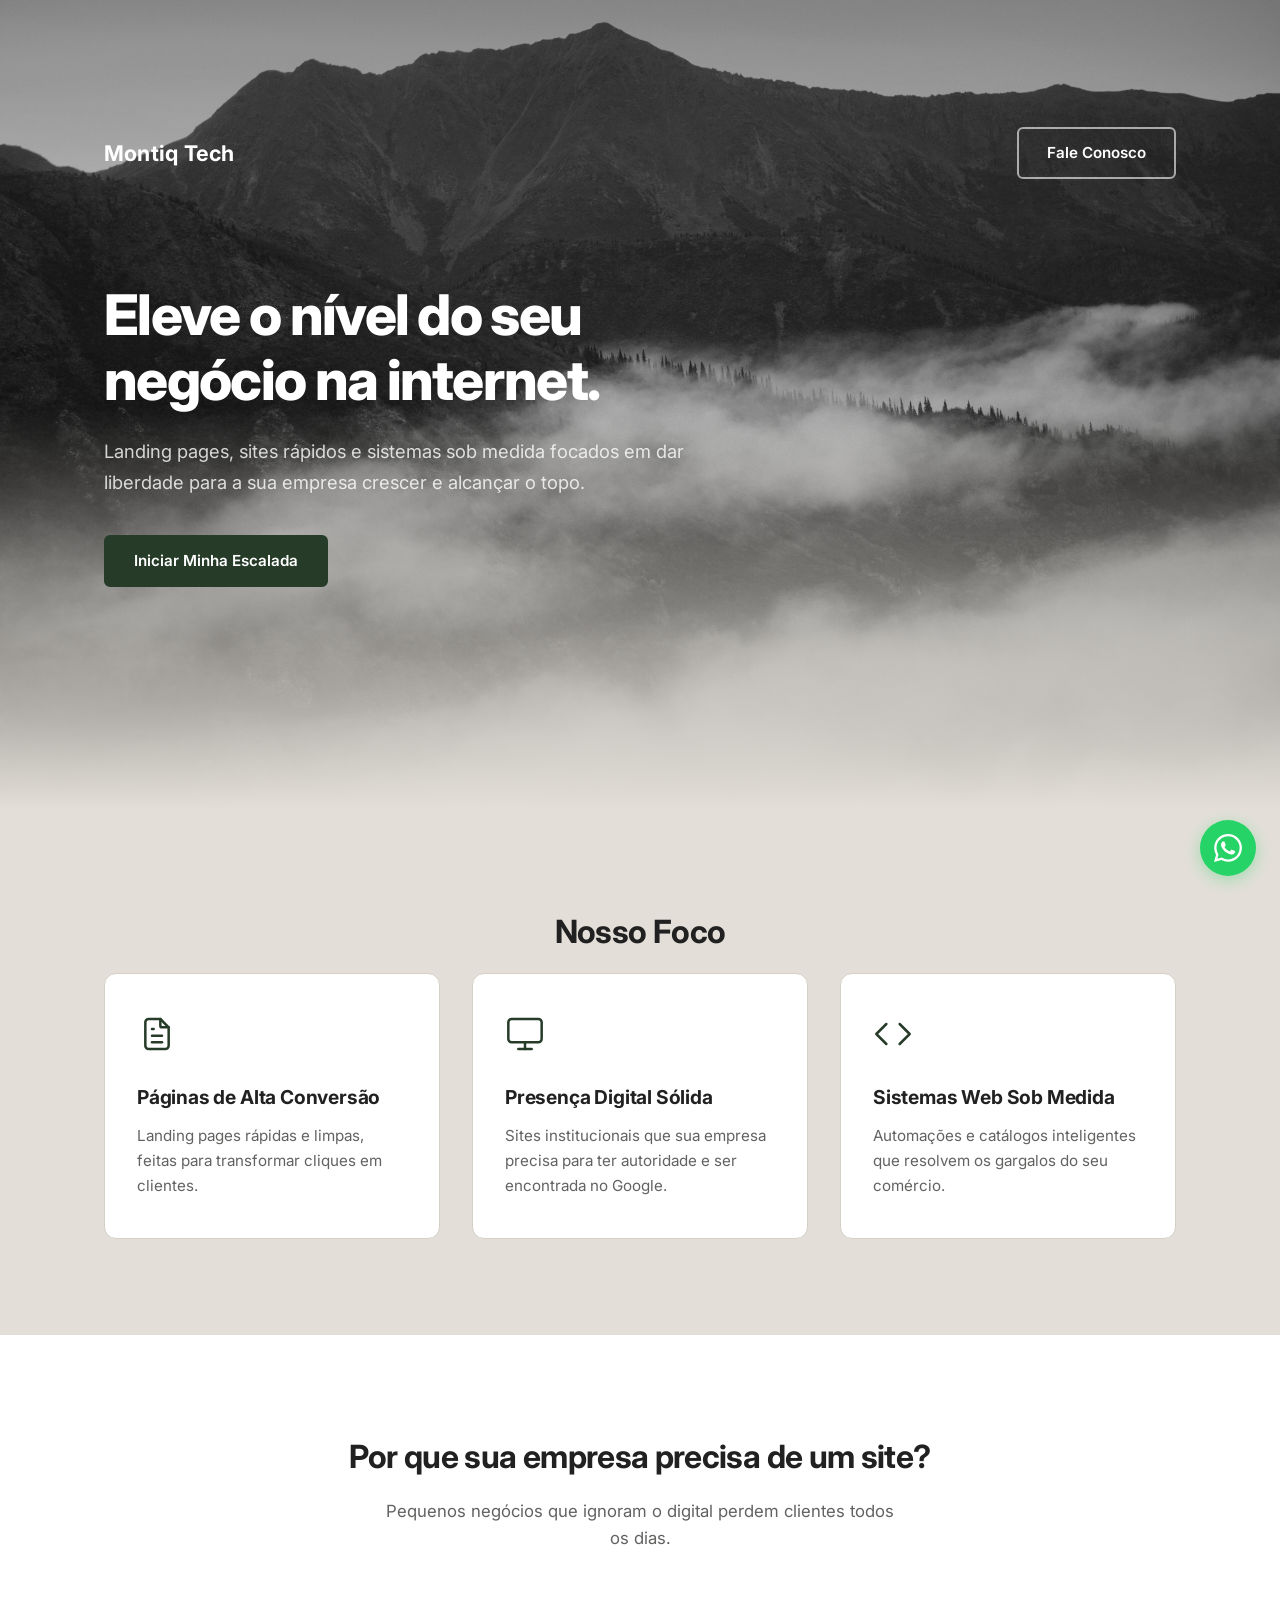
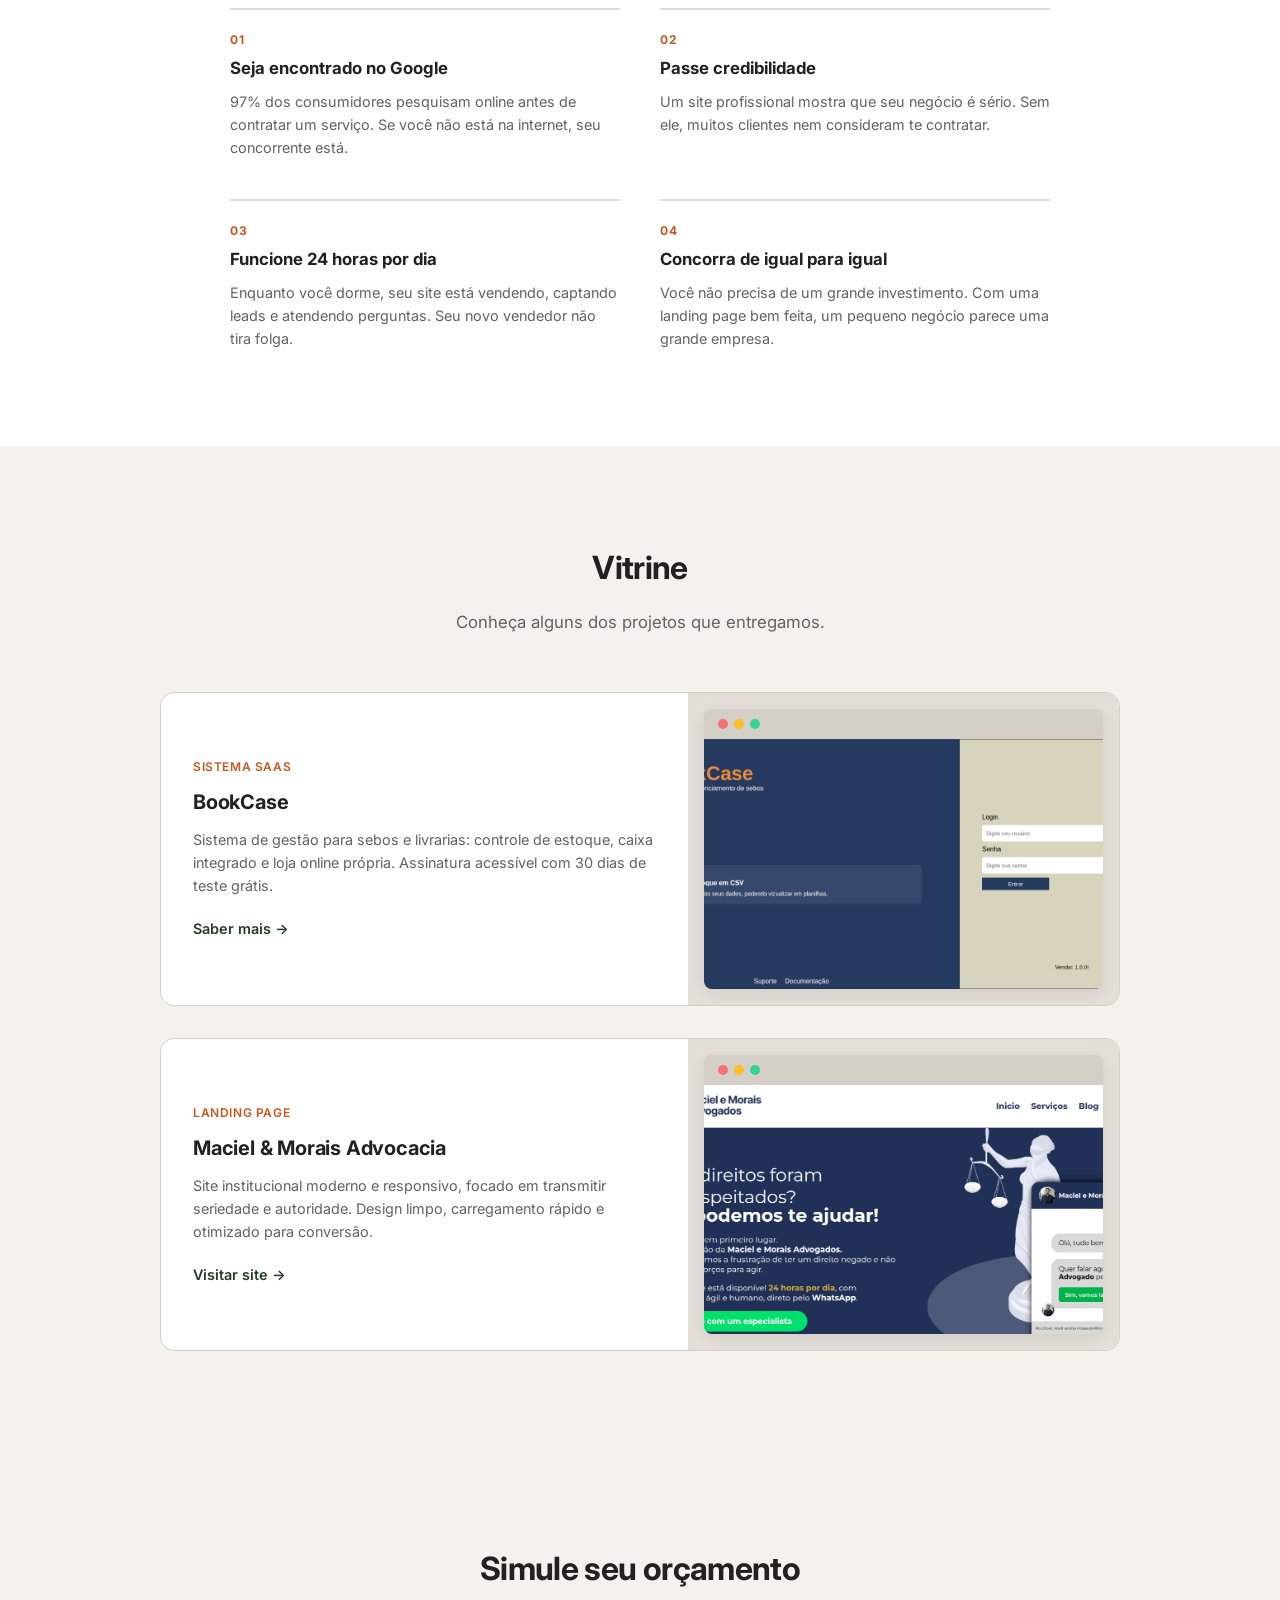
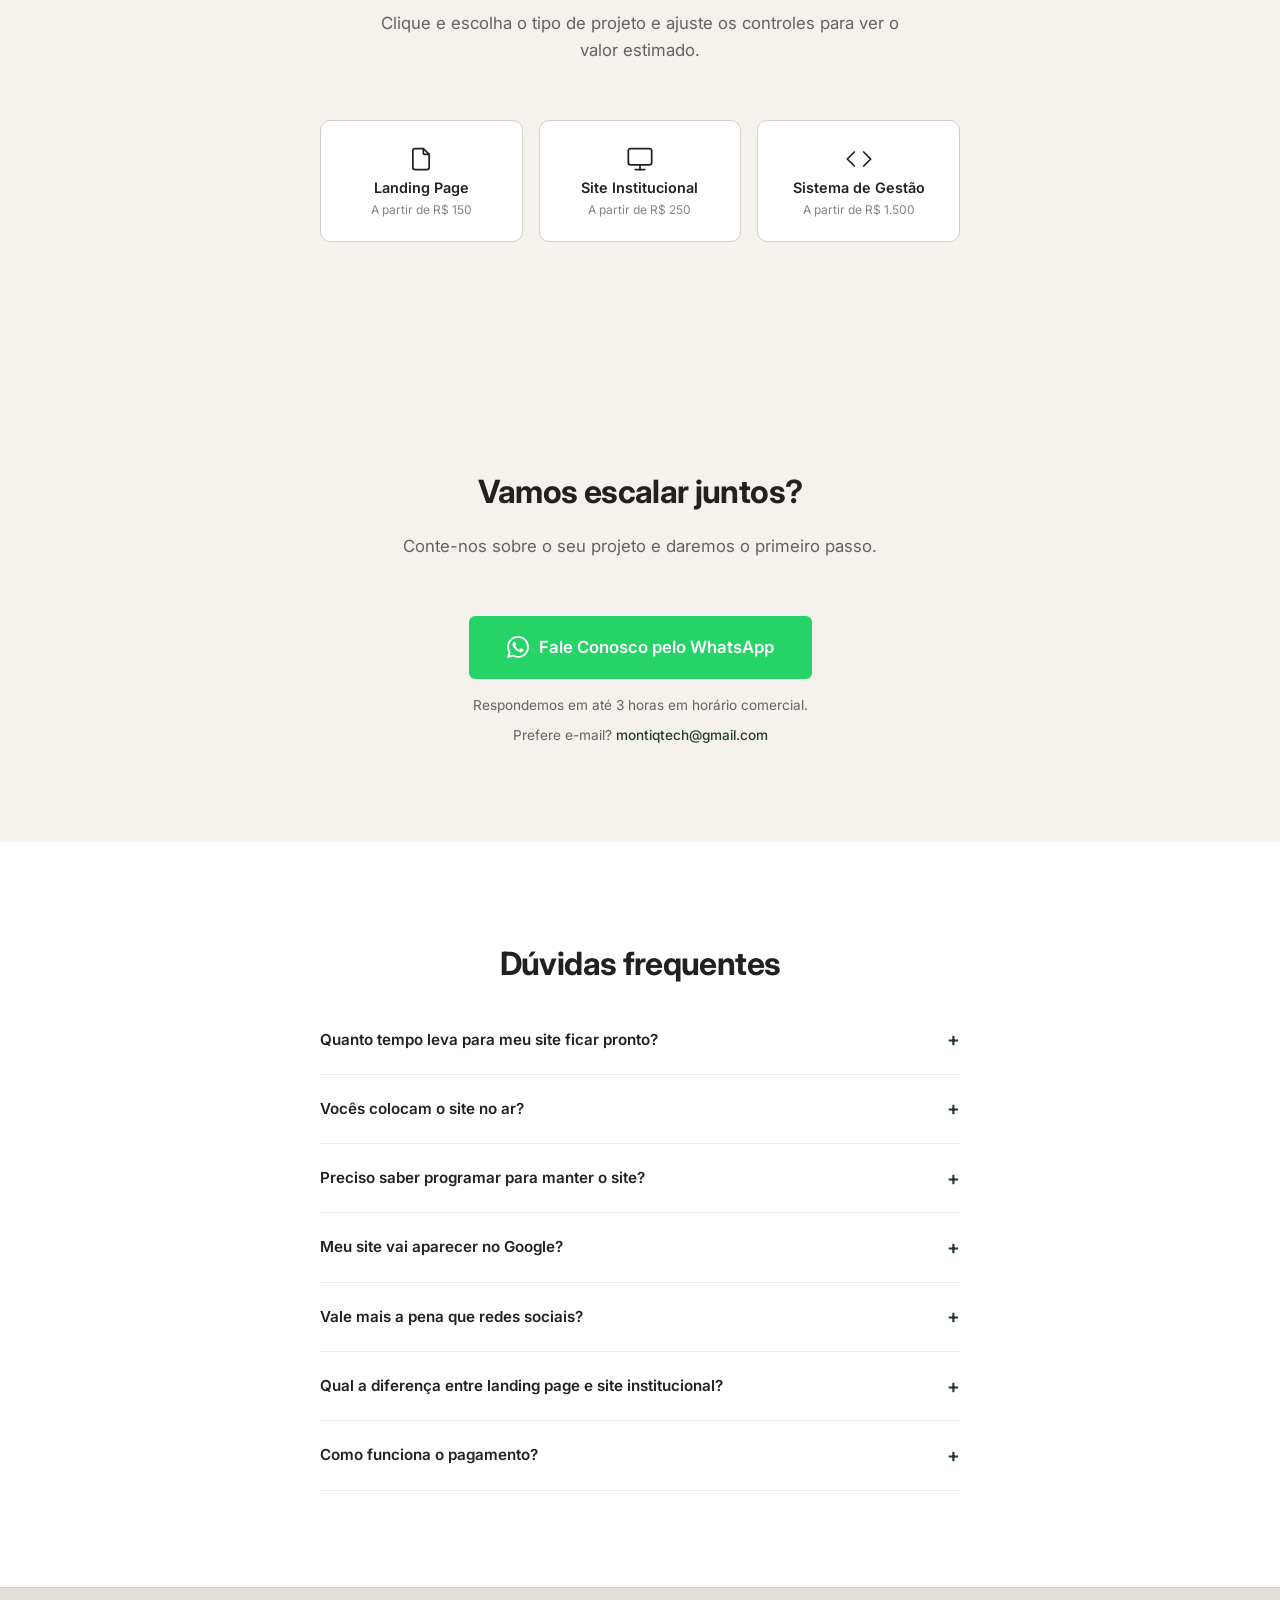
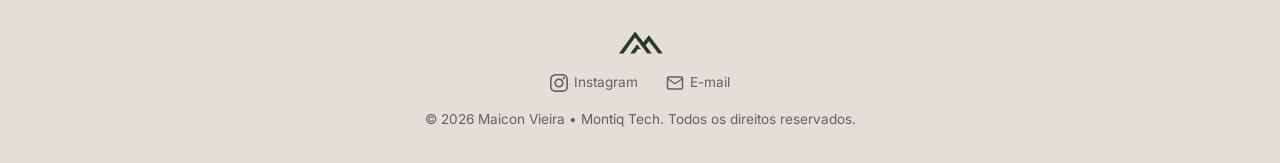
==== commit 38d8de20: "bookcase" ====
--- a/index.html
+++ b/index.html
@@ -3,9 +3,10 @@
 <head>
   <meta charset="UTF-8" />
   <meta name="viewport" content="width=device-width, initial-scale=1.0" />
-  <title>Montiq Tech — Sites e Sistemas Sob Medida</title>
-  <meta name="description" content="Criamos landing pages minimalistas, sites rápidos e sistemas sob medida para sua empresa crescer." />
-  <meta property="og:title" content="Montiq Tech — Sites e Sistemas Sob Medida" />
+  <meta name="robots" content="index, follow" />
+  <title>Criação de Sites e Landing Pages | Montiq Tech</title>
+  <meta name="description" content="Criamos landing pages, sites institucionais e sistemas web para pequenos negócios. Preços a partir de R$ 150. Atendimento rápido e suporte completo." />
+  <meta property="og:title" content="Criação de Sites e Landing Pages | Montiq Tech" />
   <meta property="og:description" content="Landing pages, sites rápidos e sistemas sob medida para sua empresa crescer. Simule seu orçamento agora." />
   <meta property="og:url" content="https://montiq.tech" />
   <meta property="og:type" content="website" />
@@ -34,6 +35,17 @@
       document.querySelectorAll('.fade-up').forEach(el => observer.observe(el))
     })
   </script>
+  <script type="application/ld+json">
+  {
+    "@context": "https://schema.org",
+    "@type": "LocalBusiness",
+    "name": "Montiq Tech",
+    "url": "https://montiq.tech",
+    "description": "Criação de landing pages, sites institucionais e sistemas web sob medida para pequenos negócios.",
+    "priceRange": "R$ 150 - R$ 2.000",
+    "areaServed": "Brasil"
+  }
+  </script>
 </head>
 <body>
 
@@ -136,8 +148,26 @@
   <section class="portfolio" id="portfolio">
     <div class="container">
       <h2 class="section-title fade-up">Vitrine</h2>
-      <p class="section-sub fade-up">Conheça um dos projetos que entregamos.</p>
-      <div class="portfolio-single fade-up">
+      <p class="section-sub fade-up">Conheça alguns dos projetos que entregamos.</p>
+      <div class="portfolio-list fade-up">
+        <div class="portfolio-featured">
+          <div class="pf-content">
+            <span class="pf-tag">Sistema SaaS</span>
+            <h3><a href="https://bookcase.montiqtech.com.br" class="pf-titulo-link">BookCase</a></h3>
+            <p>Sistema de gestão para sebos e livrarias: controle de estoque, caixa integrado e loja online própria. Assinatura acessível com 30 dias de teste grátis.</p>
+            <a href="https://bookcase.montiqtech.com.br" class="pf-link" target="_blank">Saber mais →</a>
+          </div>
+          <div class="pf-image">
+            <div class="browser-mockup">
+              <div class="browser-bar">
+                <span class="browser-dot"></span>
+                <span class="browser-dot"></span>
+                <span class="browser-dot"></span>
+              </div>
+              <div class="browser-content" style="background-image: url('src/media/bookcase.png');" role="img" aria-label="Preview do sistema BookCase"></div>
+            </div>
+          </div>
+        </div>
         <div class="portfolio-featured">
           <div class="pf-content">
             <span class="pf-tag">Landing Page</span>
@@ -152,7 +182,7 @@
                 <span class="browser-dot"></span>
                 <span class="browser-dot"></span>
               </div>
-              <div class="browser-content" style="background-image: url('src/media/macielmorais.png');"></div>
+              <div class="browser-content" style="background-image: url('src/media/macielmorais.png');" role="img" aria-label="Preview do site Maciel & Morais Advocacia"></div>
             </div>
           </div>
         </div>
--- a/styles.css
+++ b/styles.css
@@ -496,6 +496,13 @@
   background: #f5f2ed;
 }
 
+.portfolio-list {
+  max-width: 960px;
+  margin: 0 auto;
+  display: grid;
+  gap: 32px;
+}
+
 .portfolio-single {
   max-width: 720px;
   margin: 0 auto;
@@ -540,6 +547,15 @@
   color: var(--dark);
   margin-bottom: 10px;
   letter-spacing: -0.01em;
+}
+
+.pf-titulo-link {
+  color: var(--dark);
+  transition: color 0.2s;
+}
+
+.pf-titulo-link:hover {
+  color: var(--primary);
 }
 
 .pf-content p {
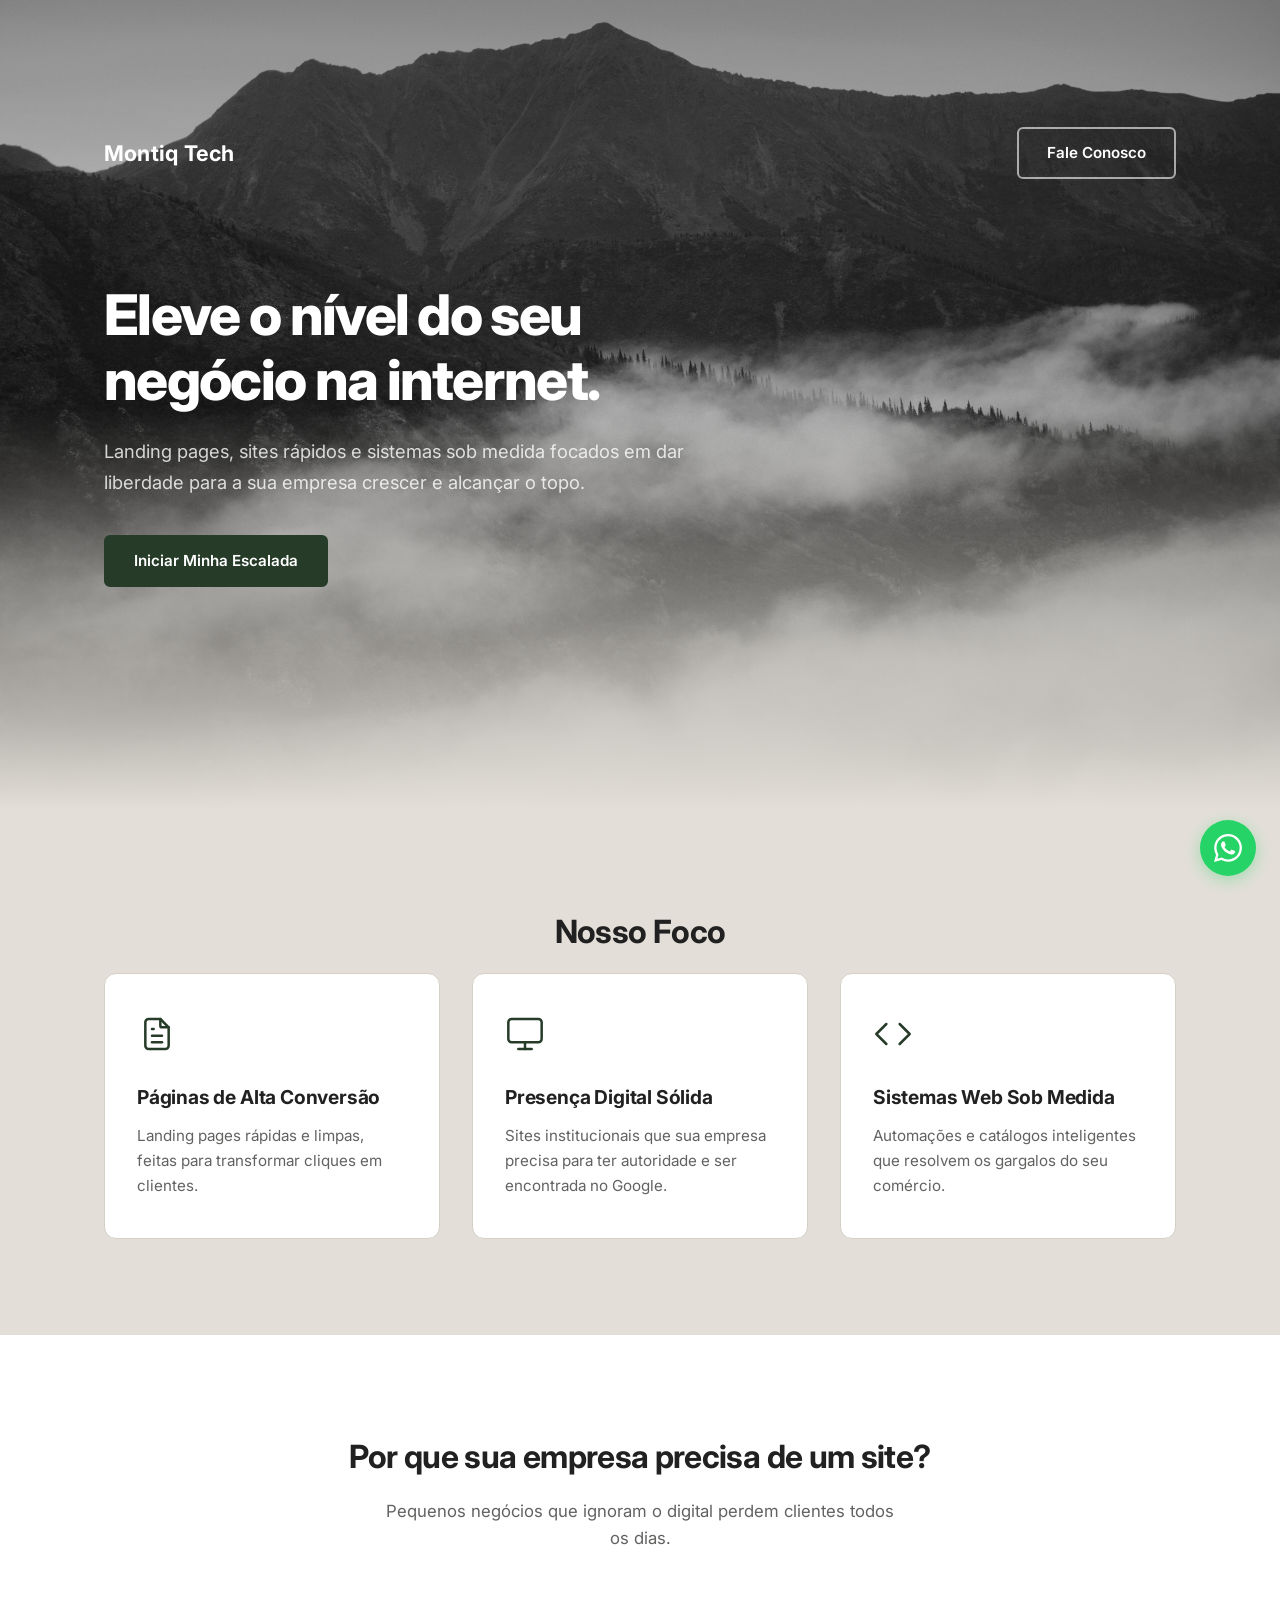
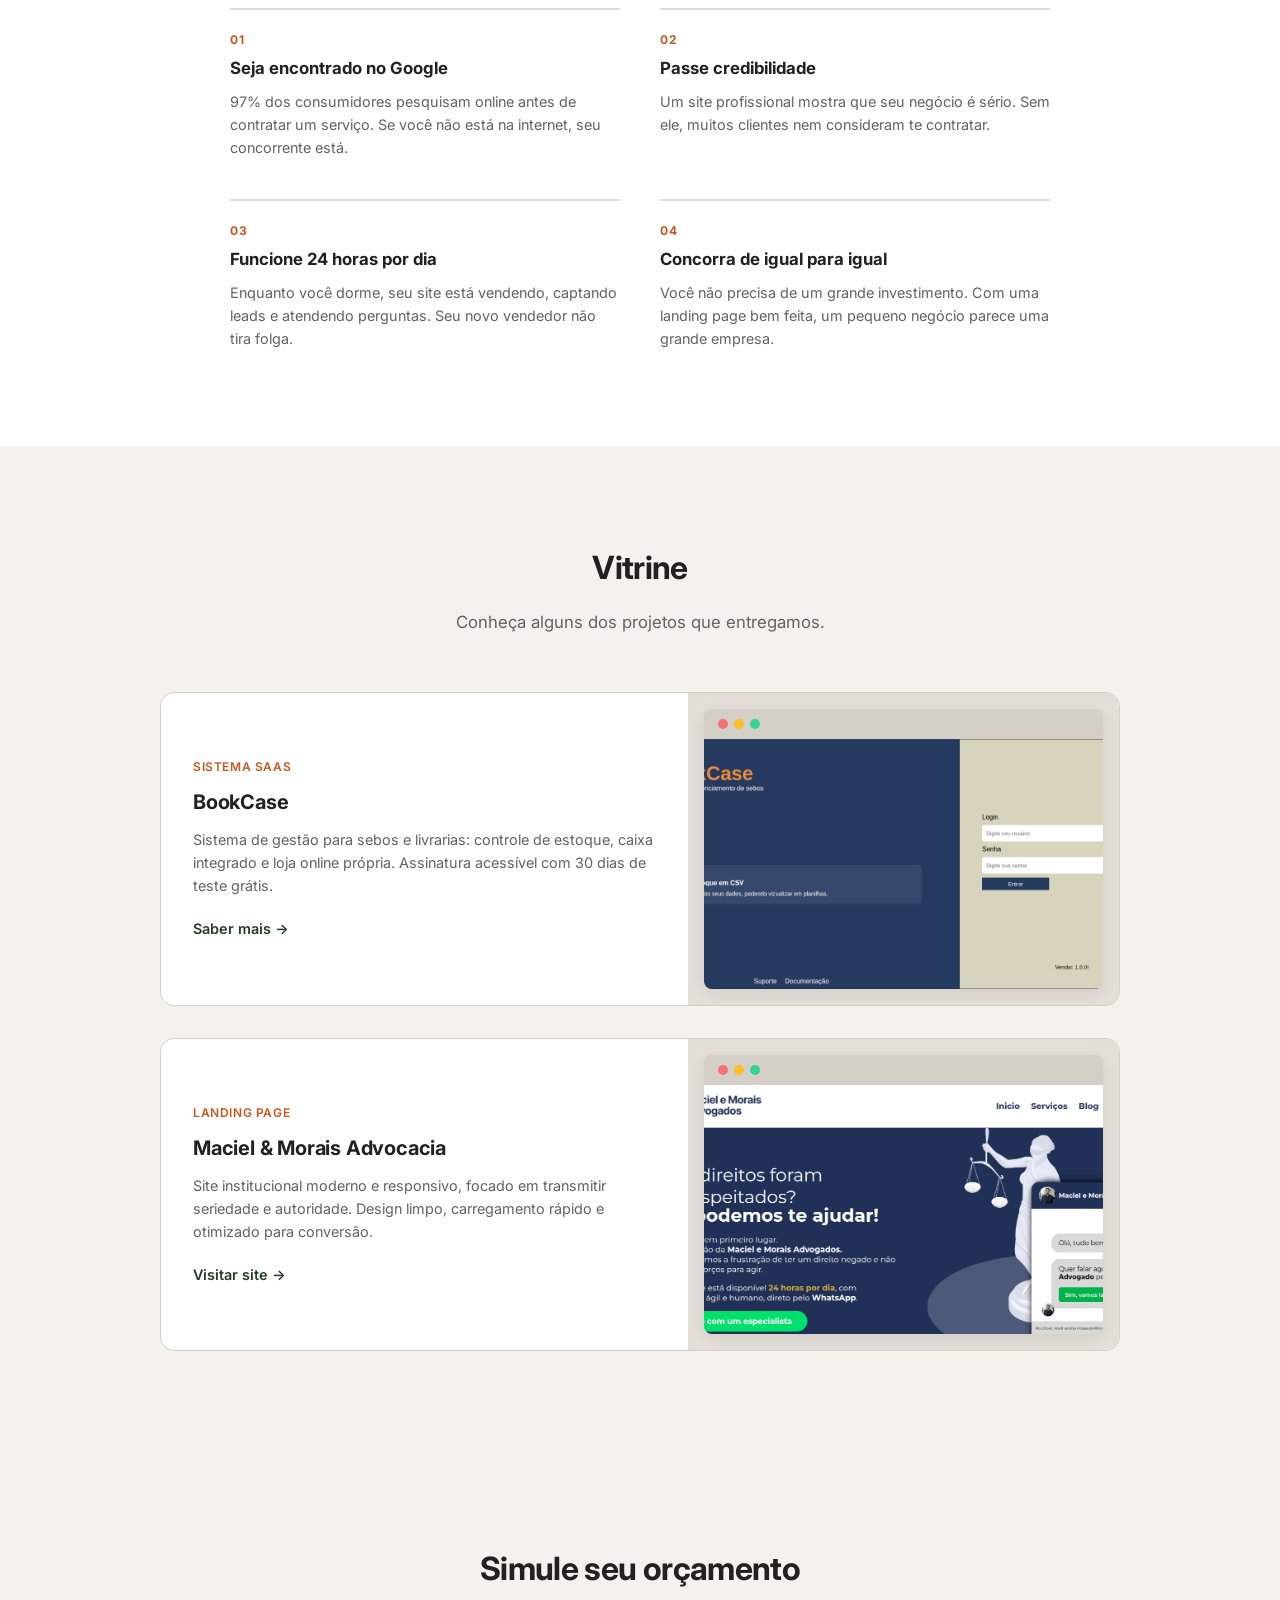
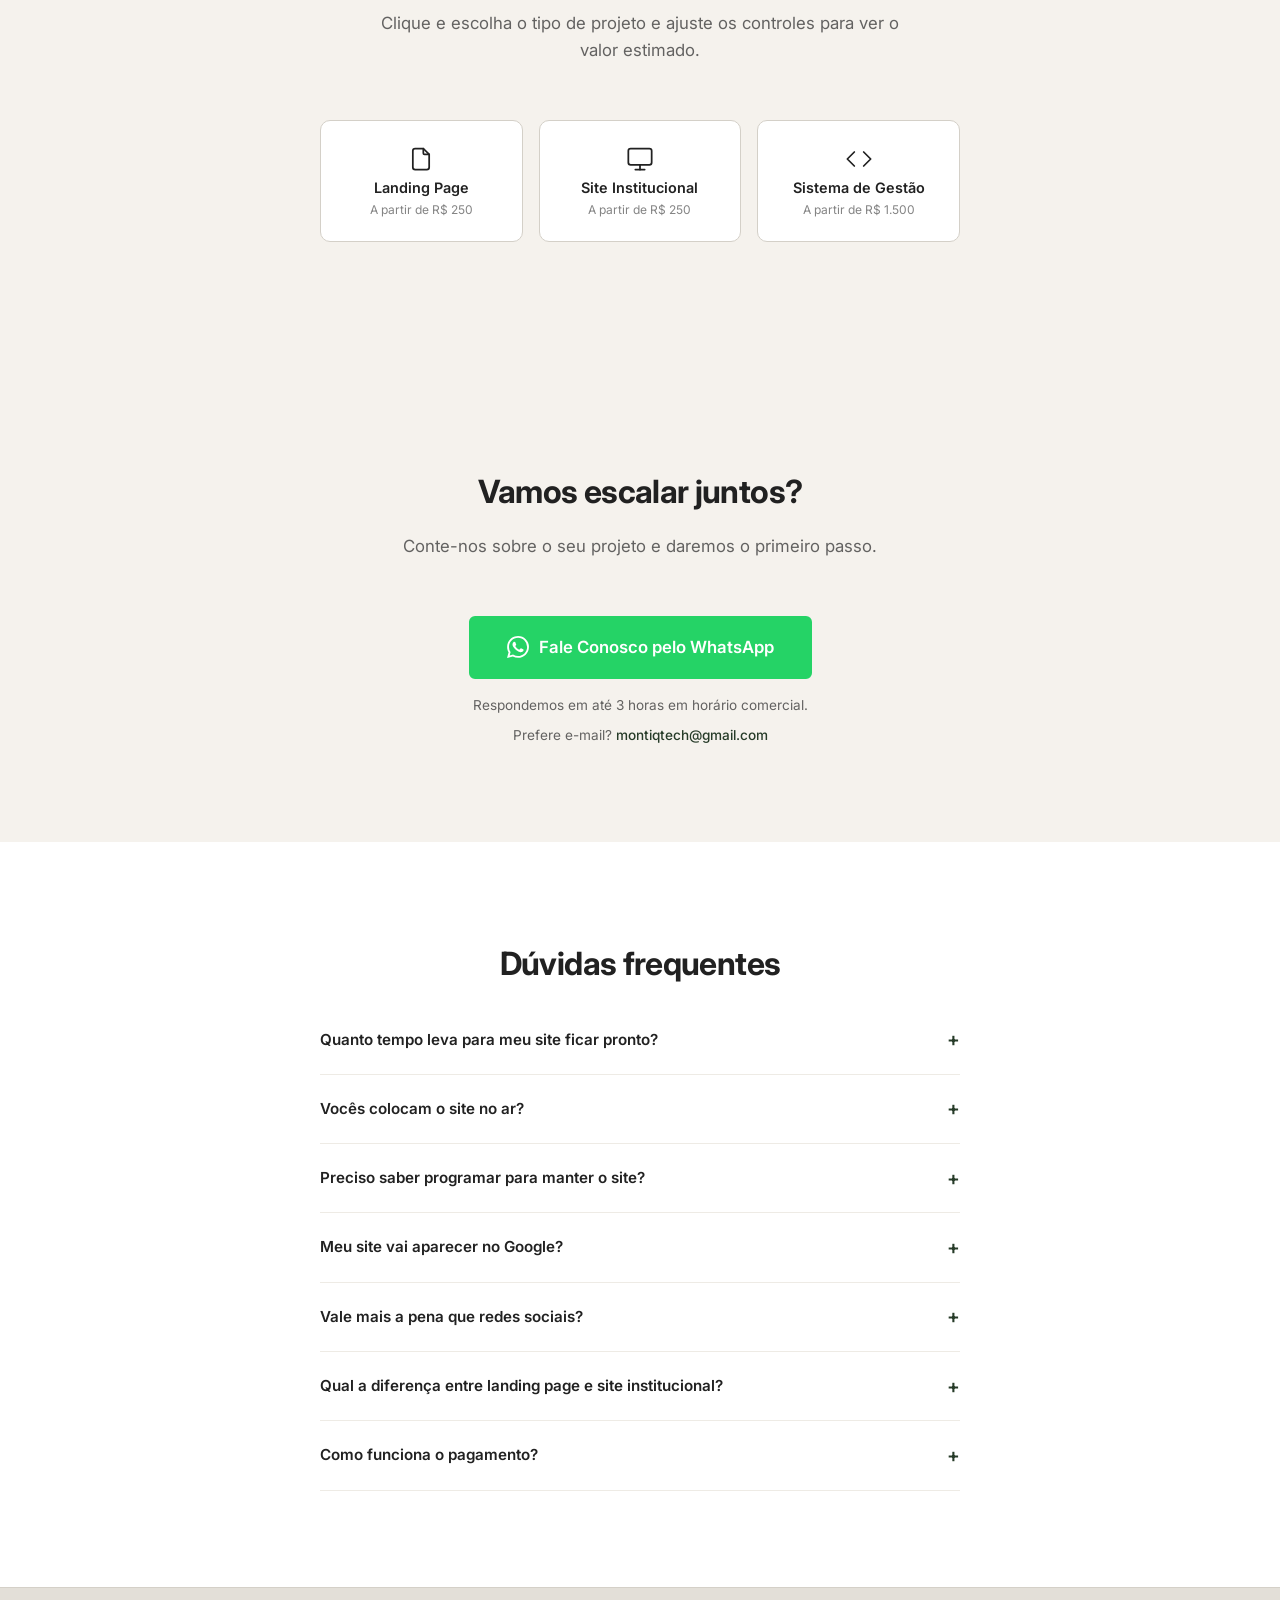
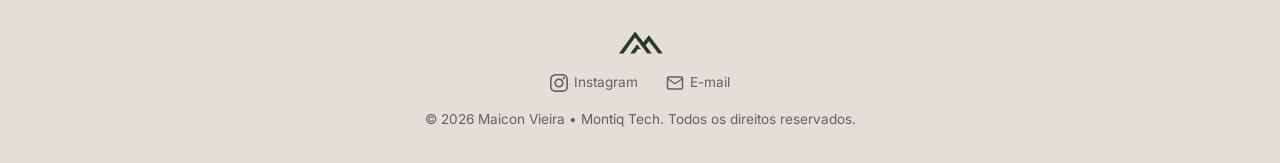
==== commit 7df47e37: "fx" ====
--- a/index.html
+++ b/index.html
@@ -5,7 +5,7 @@
   <meta name="viewport" content="width=device-width, initial-scale=1.0" />
   <meta name="robots" content="index, follow" />
   <title>Criação de Sites e Landing Pages | Montiq Tech</title>
-  <meta name="description" content="Criamos landing pages, sites institucionais e sistemas web para pequenos negócios. Preços a partir de R$ 150. Atendimento rápido e suporte completo." />
+  <meta name="description" content="Criamos landing pages, sites institucionais e sistemas web para pequenos negócios. Preços a partir de R$ 250. Atendimento rápido e suporte completo." />
   <meta property="og:title" content="Criação de Sites e Landing Pages | Montiq Tech" />
   <meta property="og:description" content="Landing pages, sites rápidos e sistemas sob medida para sua empresa crescer. Simule seu orçamento agora." />
   <meta property="og:url" content="https://montiq.tech" />
@@ -42,7 +42,7 @@
     "name": "Montiq Tech",
     "url": "https://montiq.tech",
     "description": "Criação de landing pages, sites institucionais e sistemas web sob medida para pequenos negócios.",
-    "priceRange": "R$ 150 - R$ 2.000",
+    "priceRange": "R$ 250 - R$ 2.000",
     "areaServed": "Brasil"
   }
   </script>
@@ -153,9 +153,9 @@
         <div class="portfolio-featured">
           <div class="pf-content">
             <span class="pf-tag">Sistema SaaS</span>
-            <h3><a href="https://bookcase.montiqtech.com.br" class="pf-titulo-link">BookCase</a></h3>
+            <h3><a href="bookcase.html" class="pf-titulo-link">BookCase</a></h3>
             <p>Sistema de gestão para sebos e livrarias: controle de estoque, caixa integrado e loja online própria. Assinatura acessível com 30 dias de teste grátis.</p>
-            <a href="https://bookcase.montiqtech.com.br" class="pf-link" target="_blank">Saber mais →</a>
+            <a href="bookcase.html" class="pf-link" target="_blank">Saber mais →</a>
           </div>
           <div class="pf-image">
             <div class="browser-mockup">
@@ -200,7 +200,7 @@
         <button class="sim-btn" data-tipo="landing">
           <svg width="28" height="28" viewBox="0 0 24 24" fill="none" stroke="currentColor" stroke-width="1.5" stroke-linecap="round" stroke-linejoin="round"><path d="M14 3v4a1 1 0 0 0 1 1h4"/><path d="M17 21H7a2 2 0 0 1-2-2V5a2 2 0 0 1 2-2h7l5 5v11a2 2 0 0 1-2 2z"/></svg>
           <span>Landing Page</span>
-          <small>A partir de R$ 150</small>
+          <small>A partir de R$ 250</small>
         </button>
         <button class="sim-btn" data-tipo="institucional">
           <svg width="28" height="28" viewBox="0 0 24 24" fill="none" stroke="currentColor" stroke-width="1.5" stroke-linecap="round" stroke-linejoin="round"><rect x="2" y="3" width="20" height="14" rx="2" ry="2"/><line x1="8" y1="21" x2="16" y2="21"/><line x1="12" y1="17" x2="12" y2="21"/></svg>
@@ -296,7 +296,7 @@
   </footer>
 
   <script>
-    const preco = { landing: 150, institucional: 250, sistema: 1500 }
+    const preco = { landing: 250, institucional: 250, sistema: 1500 }
 
     document.querySelectorAll('.sim-btn').forEach(btn => {
       btn.addEventListener('click', () => {
@@ -320,7 +320,7 @@
         html = `
           <div class="sim-linha">
             <label>Complexidade: <strong id="lp-label">Profissional</strong></label>
-                        <input type="range" min="150" max="500" value="350" step="10" id="lp-range"
+                        <input type="range" min="250" max="500" value="350" step="10" id="lp-range"
               oninput="atualizarLanding(this.value)" class="sim-range" />
             <div class="sim-range-rotulos">
               <span>Simples</span>
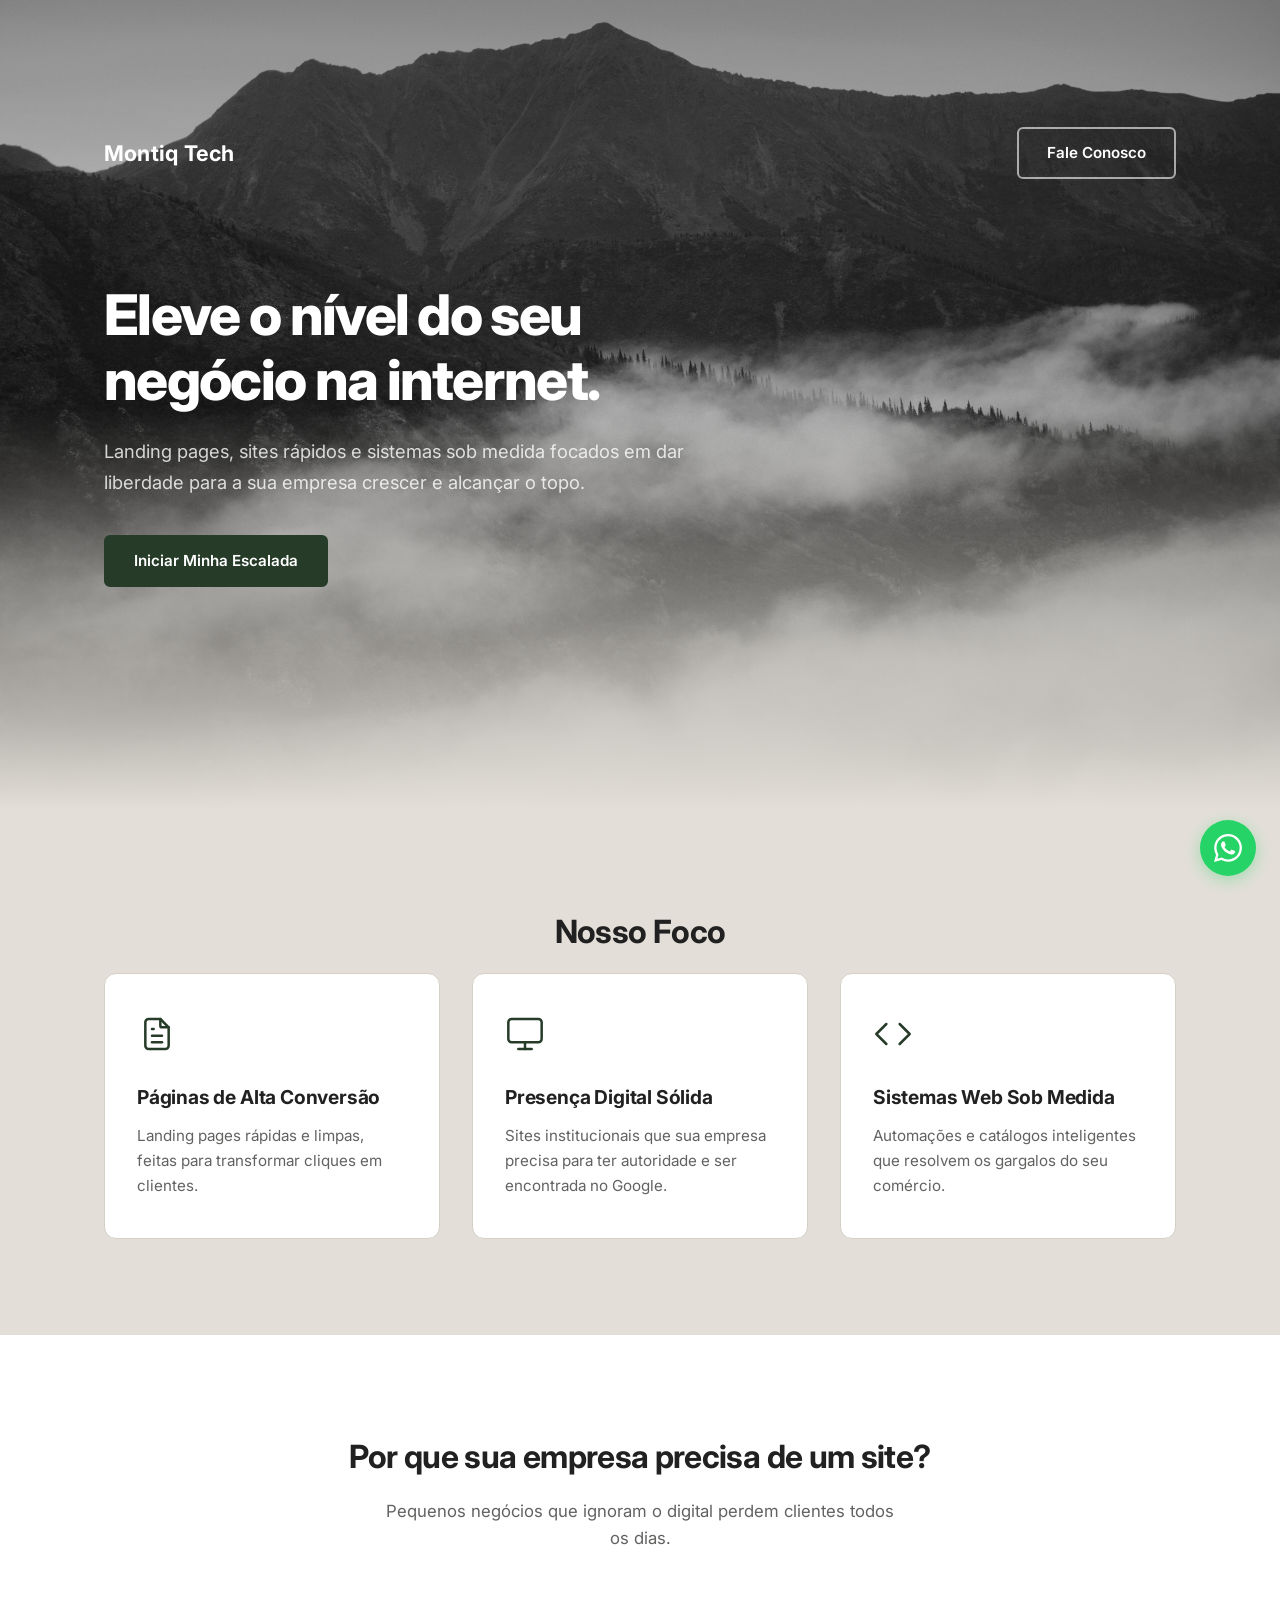
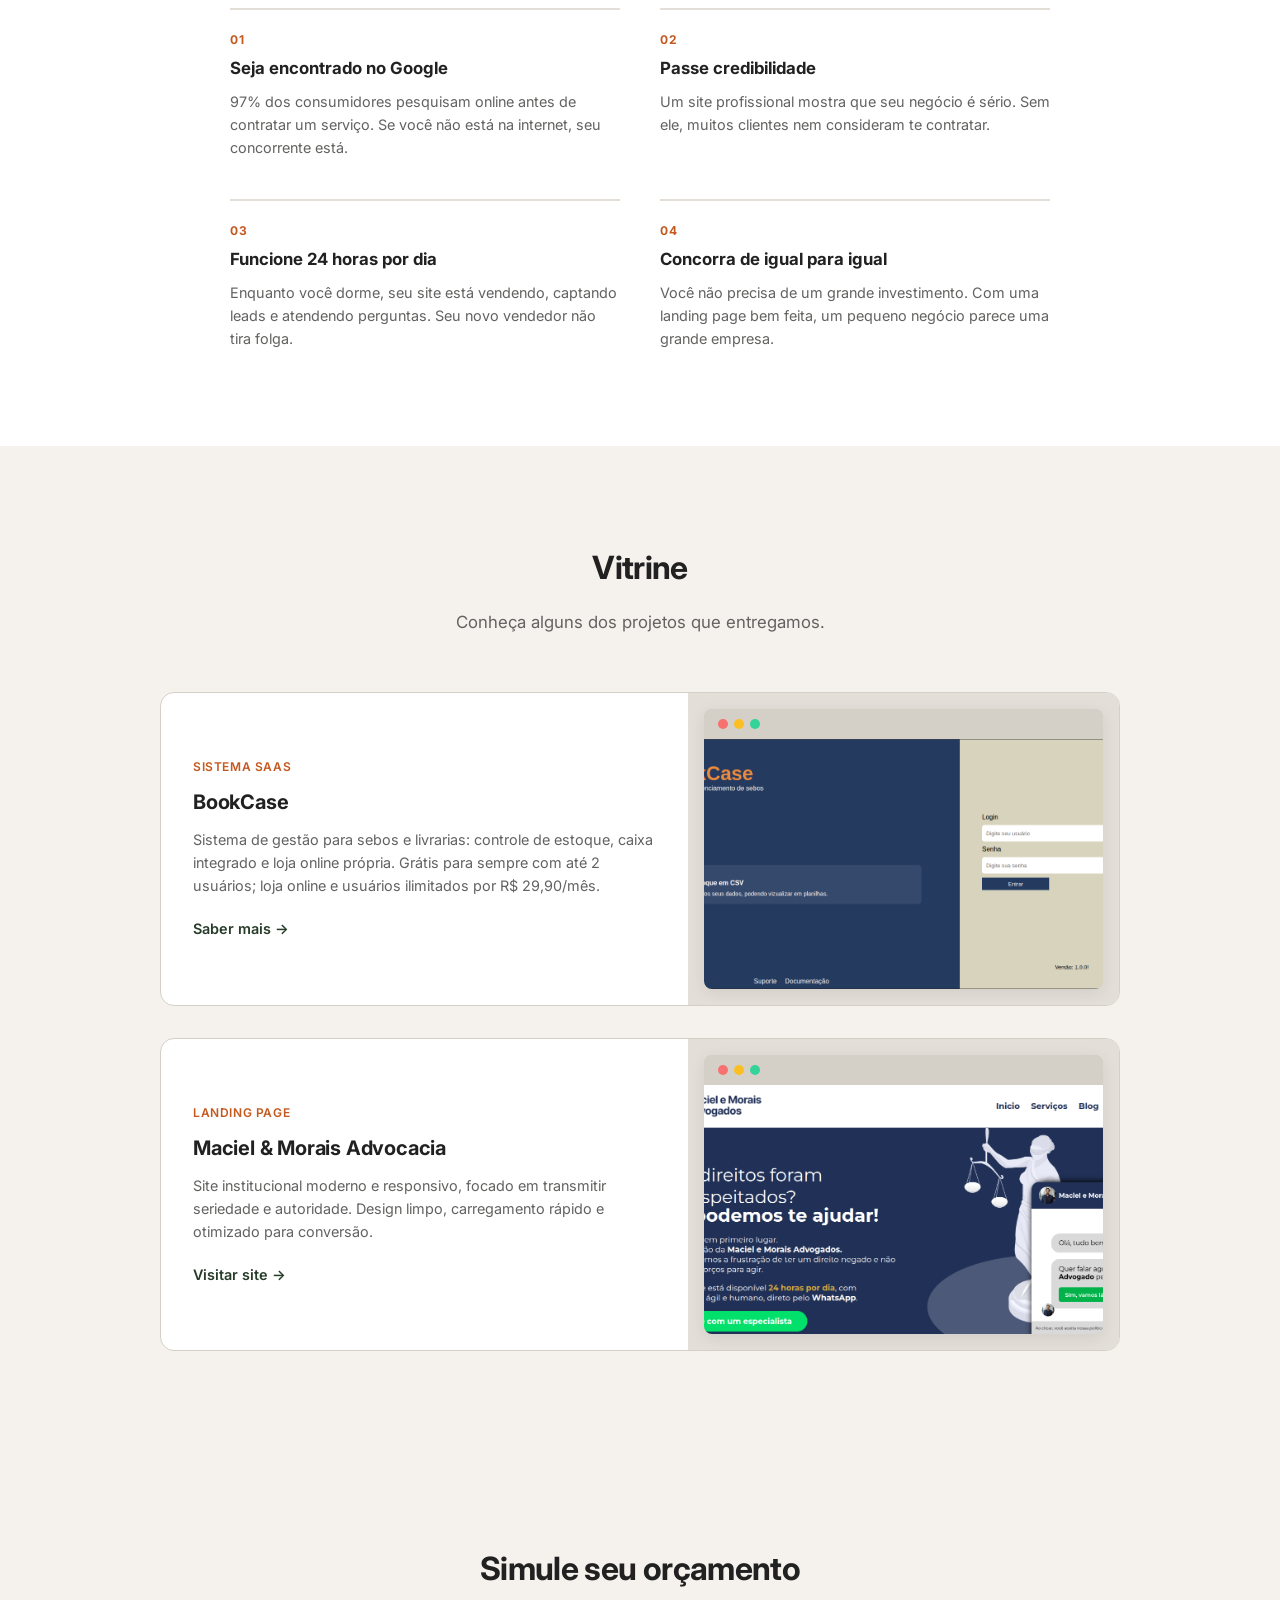
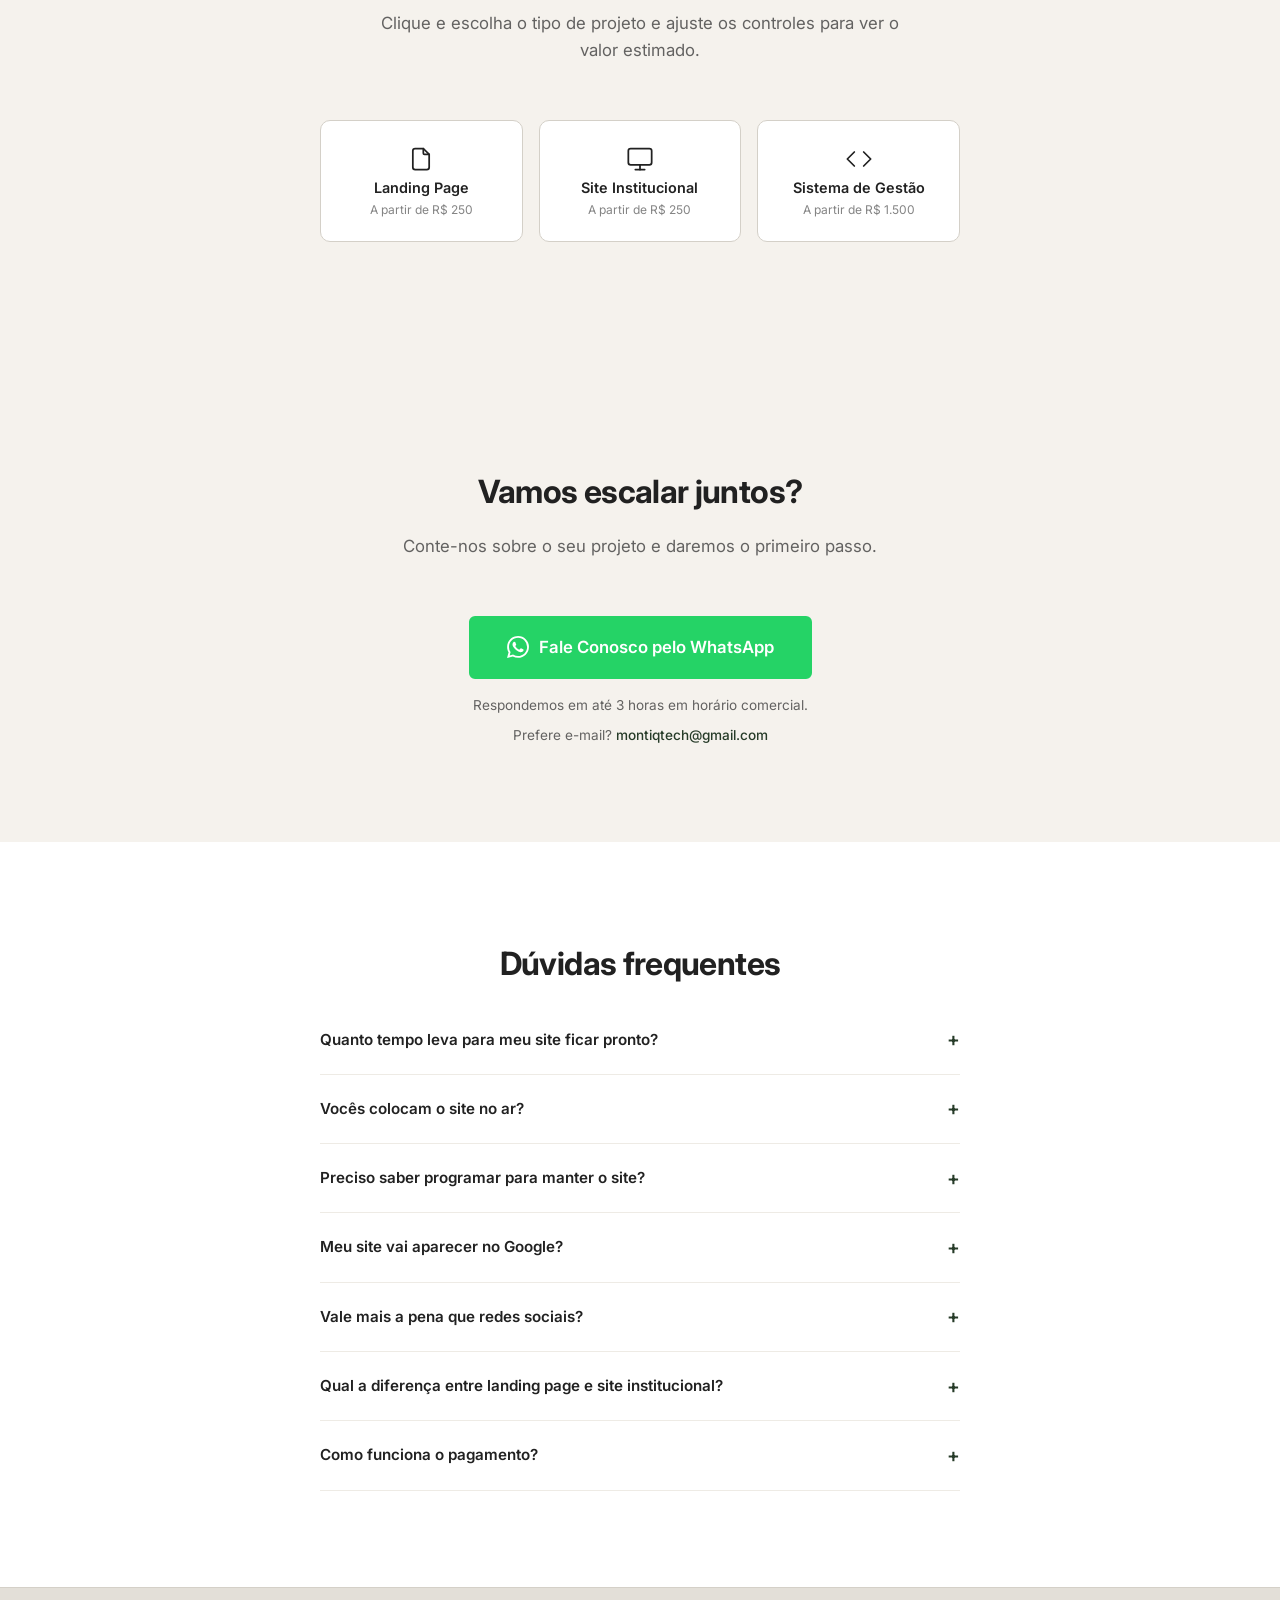
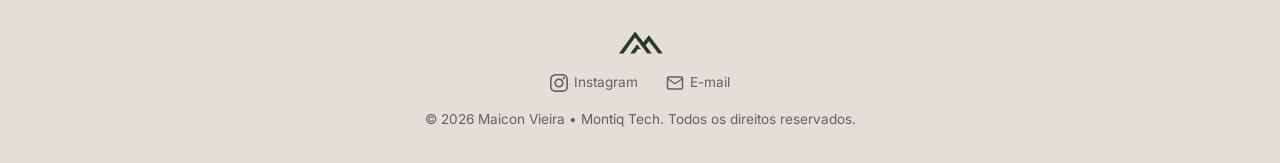
==== commit 4032bec2: "BookCase: plano Gratis para sempre (ate 2 usuarios, sem loja) e Completo a R$ 29,90 Co-Authored-By: " ====
--- a/index.html
+++ b/index.html
@@ -35,6 +35,8 @@
       document.querySelectorAll('.fade-up').forEach(el => observer.observe(el))
     })
   </script>
+  <script async src="https://pagead2.googlesyndication.com/pagead/js/adsbygoogle.js?client=ca-pub-7232926435335870"
+     crossorigin="anonymous"></script>
   <script type="application/ld+json">
   {
     "@context": "https://schema.org",
@@ -154,7 +156,7 @@
           <div class="pf-content">
             <span class="pf-tag">Sistema SaaS</span>
             <h3><a href="bookcase.html" class="pf-titulo-link">BookCase</a></h3>
-            <p>Sistema de gestão para sebos e livrarias: controle de estoque, caixa integrado e loja online própria. Assinatura acessível com 30 dias de teste grátis.</p>
+            <p>Sistema de gestão para sebos e livrarias: controle de estoque, caixa integrado e loja online própria. Grátis para sempre com até 2 usuários; loja online e usuários ilimitados por R$ 29,90/mês.</p>
             <a href="bookcase.html" class="pf-link" target="_blank">Saber mais →</a>
           </div>
           <div class="pf-image">
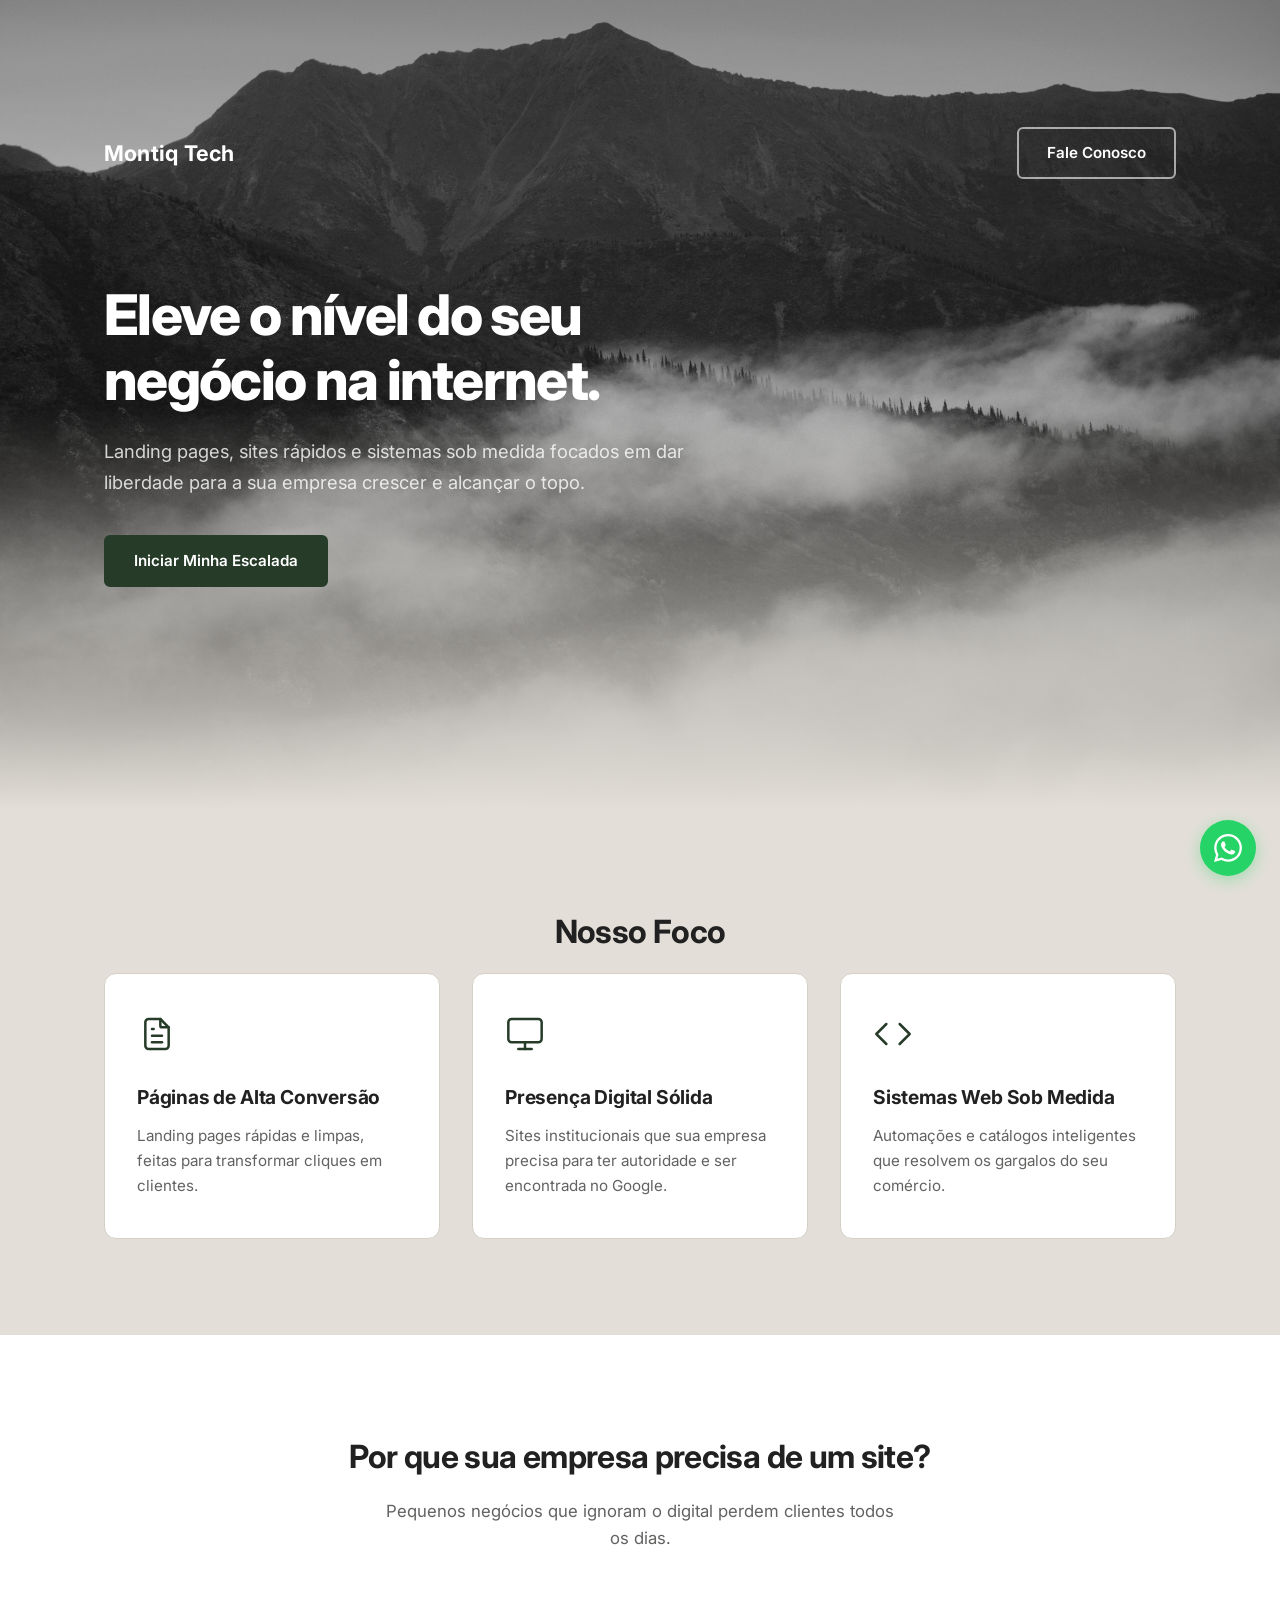
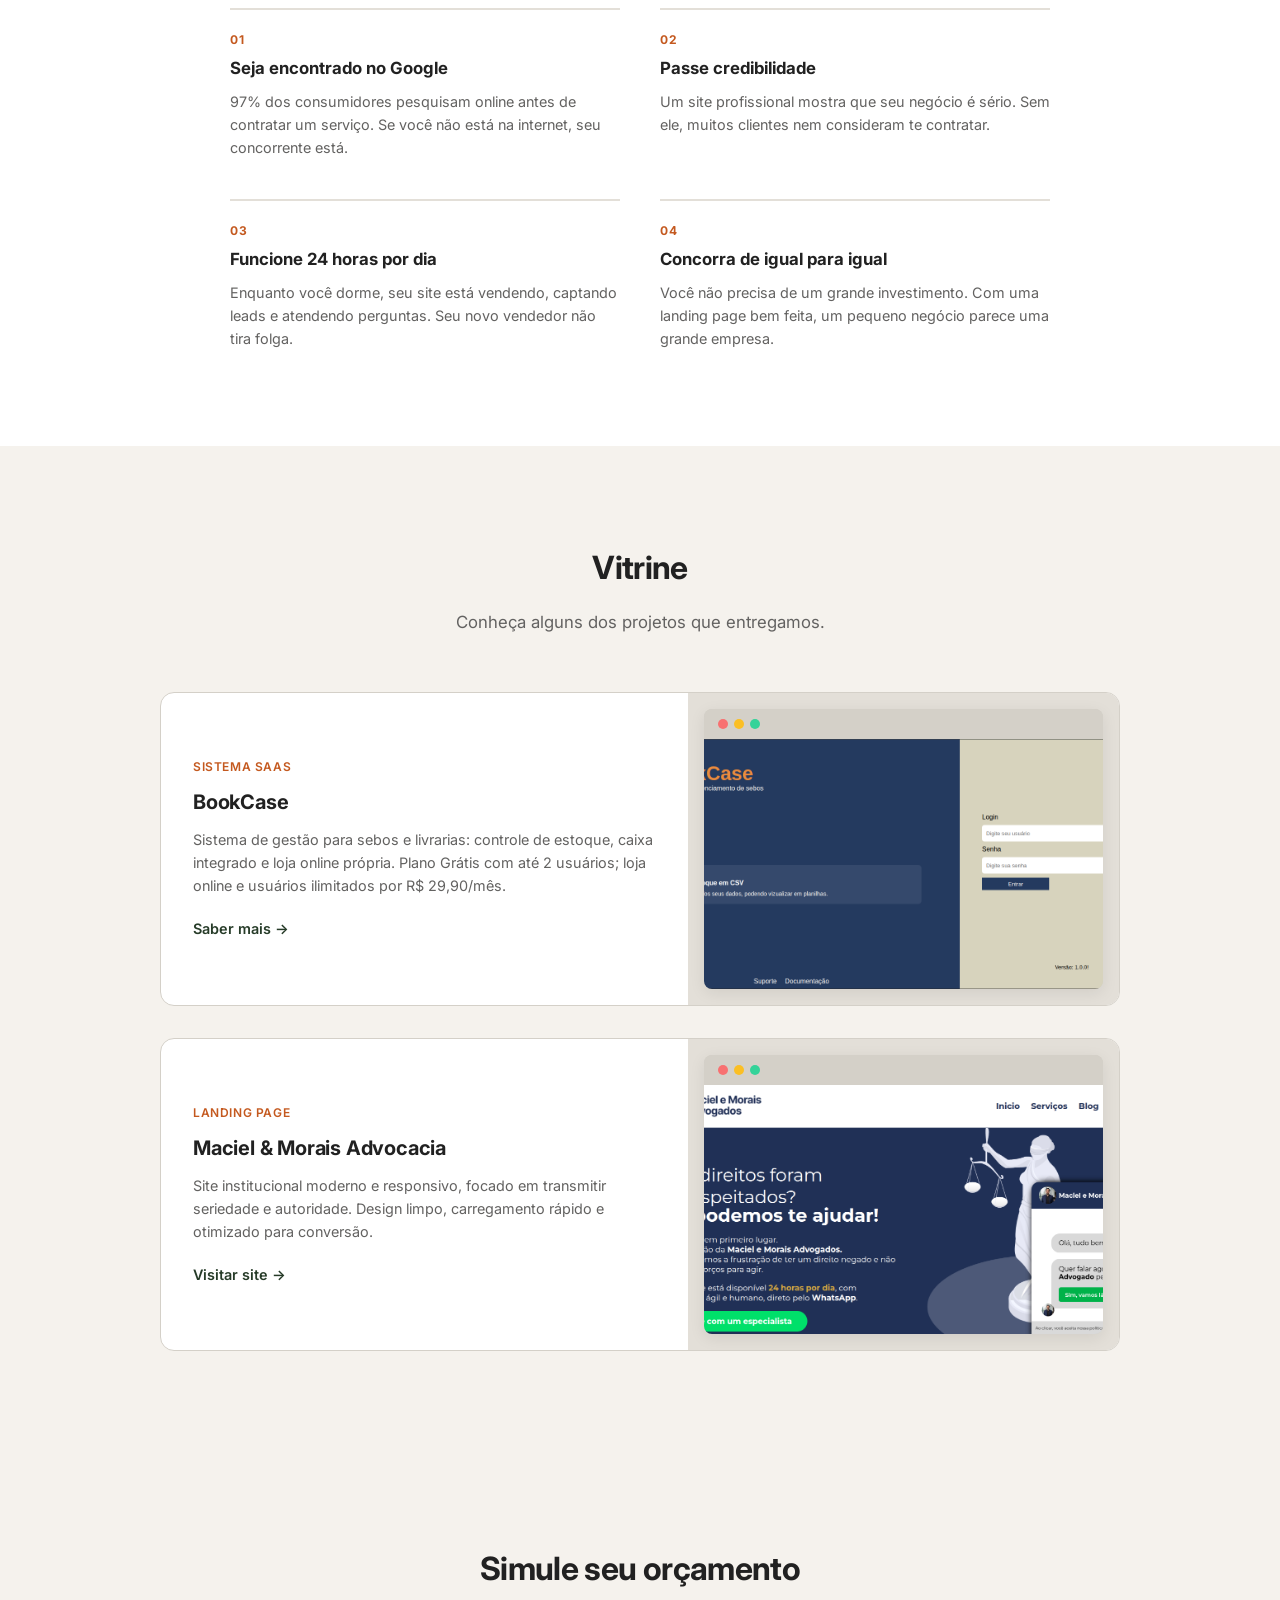
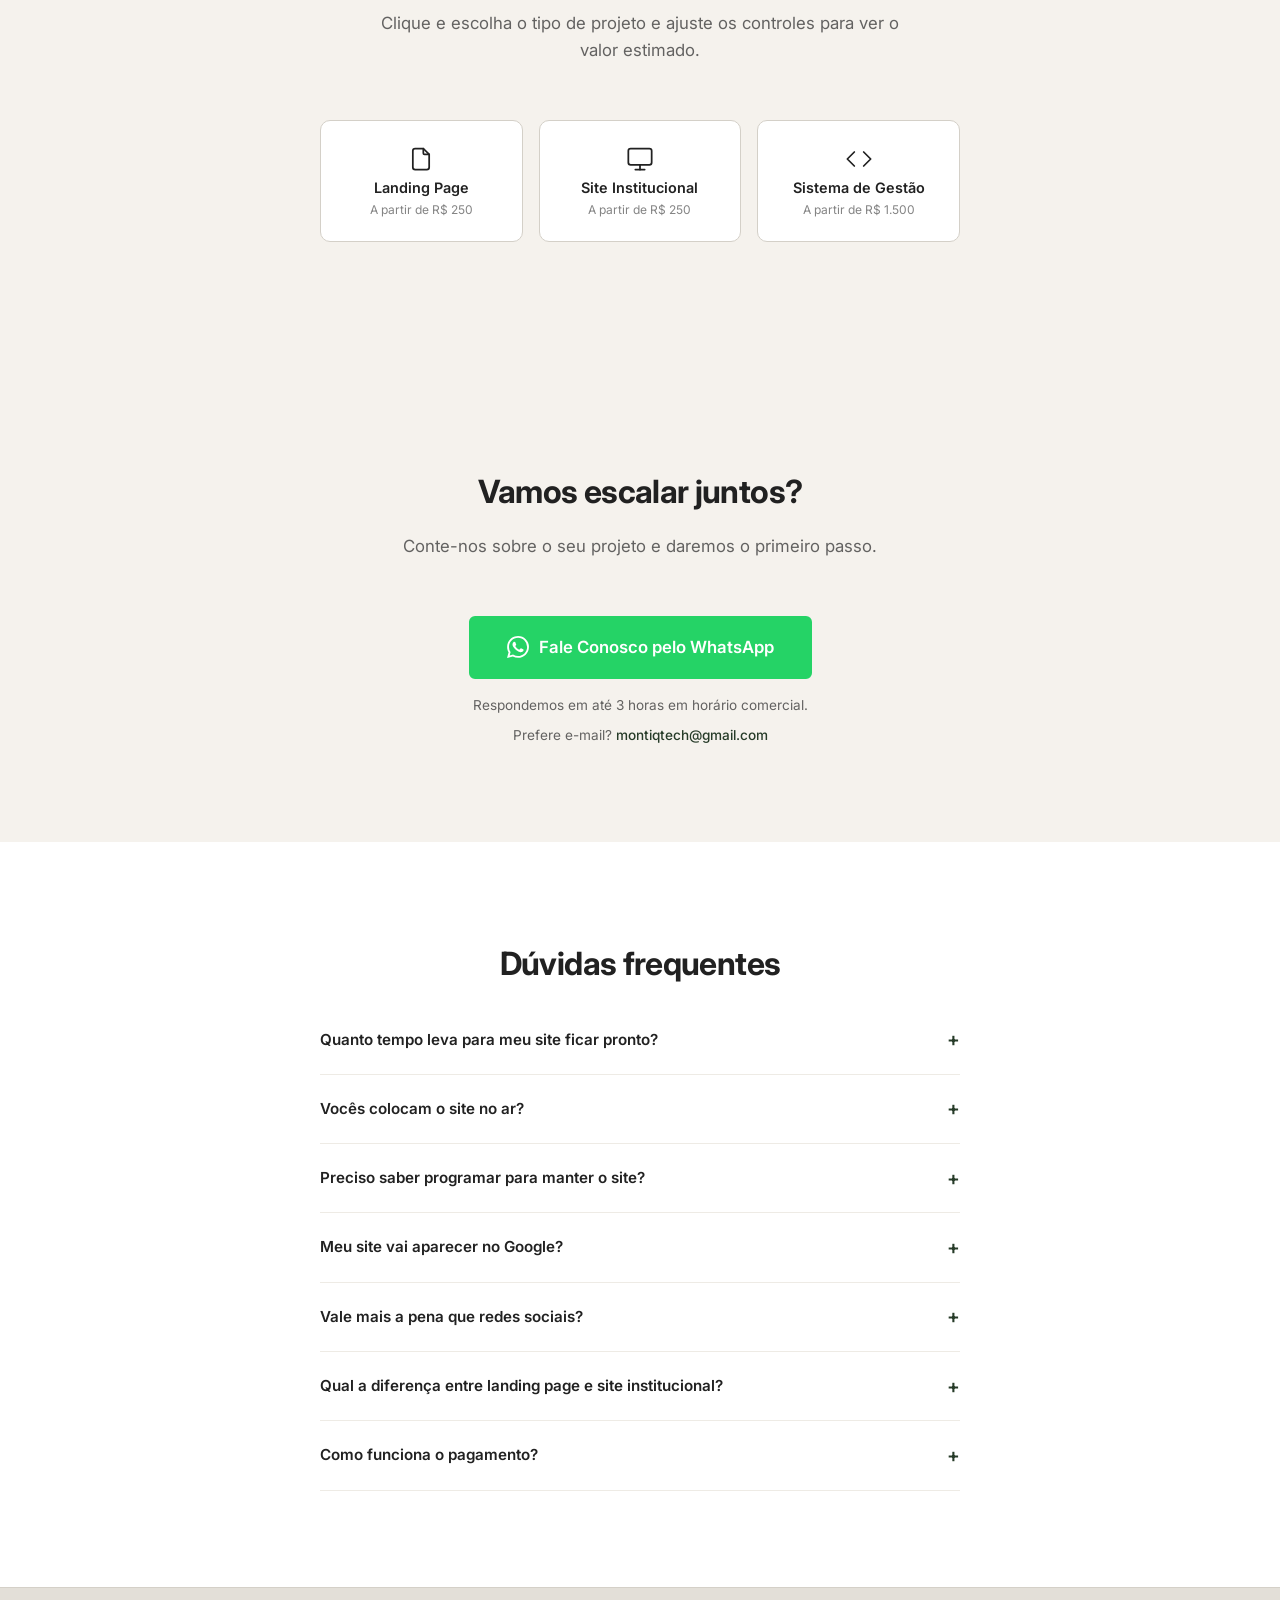
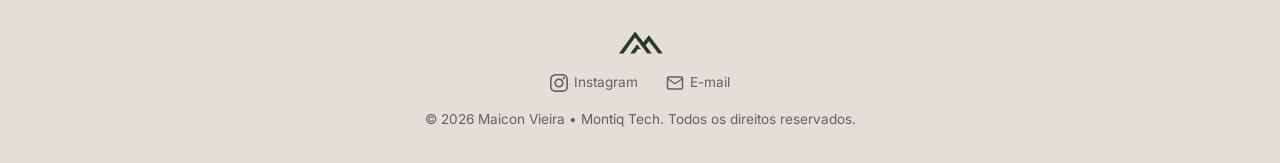
==== commit 851111f8: "BookCase: remove 'gratis para sempre' Co-Authored-By: Claude Opus 5.5 <noreply@anthropic.com>" ====
--- a/index.html
+++ b/index.html
@@ -156,7 +156,7 @@
           <div class="pf-content">
             <span class="pf-tag">Sistema SaaS</span>
             <h3><a href="bookcase.html" class="pf-titulo-link">BookCase</a></h3>
-            <p>Sistema de gestão para sebos e livrarias: controle de estoque, caixa integrado e loja online própria. Grátis para sempre com até 2 usuários; loja online e usuários ilimitados por R$ 29,90/mês.</p>
+            <p>Sistema de gestão para sebos e livrarias: controle de estoque, caixa integrado e loja online própria. Plano Grátis com até 2 usuários; loja online e usuários ilimitados por R$ 29,90/mês.</p>
             <a href="bookcase.html" class="pf-link" target="_blank">Saber mais →</a>
           </div>
           <div class="pf-image">
